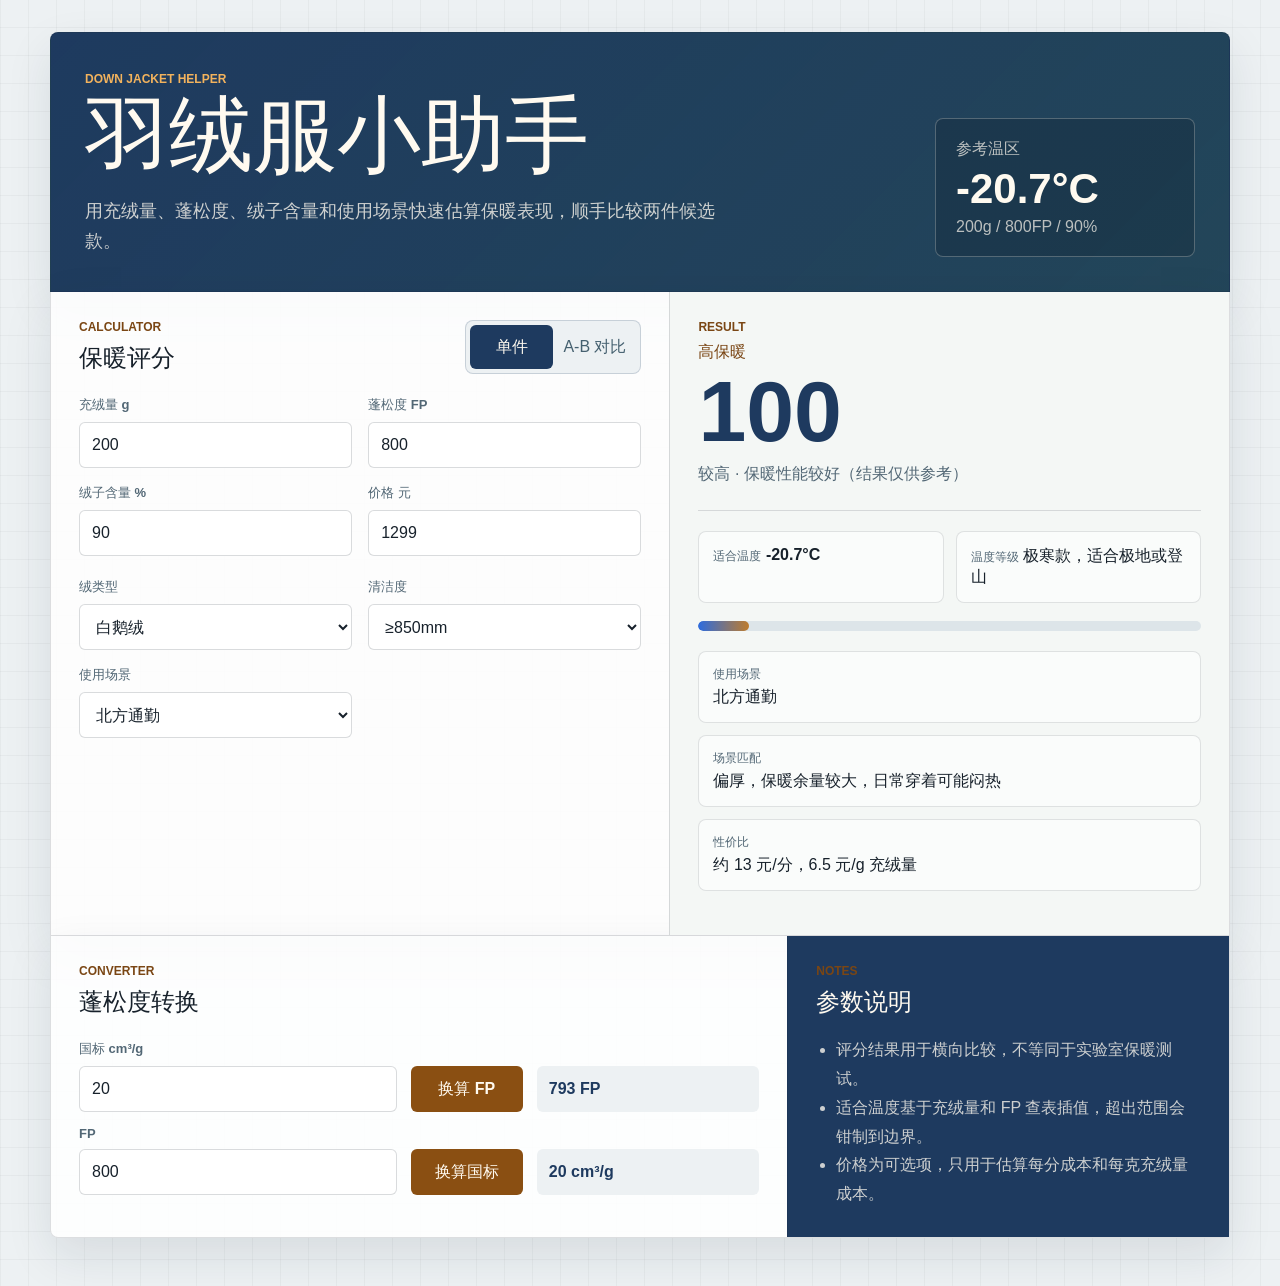
==== down-jacket-helper/index.html @ 14985e12 "deploy: update down-jacket-helper" ====
<!doctype html>
<html lang="zh-CN">
  <head>
    <meta charset="UTF-8" />
    <meta name="viewport" content="width=device-width, initial-scale=1.0" />
    <title>羽绒服小助手 - 评分与蓬松度转换</title>
    <meta
      name="description"
      content="羽绒服小助手提供充绒量、蓬松度、绒子含量综合评分，适合温度估算，A-B 对比和国标蓬松度与 FP 双向转换。"
    />
    <link rel="canonical" href="https://tool.dayjia.com/down-jacket-helper/" />
    <script type="module" crossorigin src="/down-jacket-helper/assets/index-8JCgbDla.js"></script>
    <link rel="stylesheet" crossorigin href="/down-jacket-helper/assets/index-BkBkqxcm.css">
  </head>
  <body>
    <main class="app-shell">
      <section class="hero-band" aria-labelledby="page-title">
        <div class="hero-copy">
          <p class="eyebrow">Down Jacket Helper</p>
          <h1 id="page-title">羽绒服小助手</h1>
          <p class="lead">
            用充绒量、蓬松度、绒子含量和使用场景快速估算保暖表现，顺手比较两件候选款。
          </p>
        </div>
        <div class="hero-meter" aria-label="示例结果">
          <span class="meter-label">参考温区</span>
          <strong>-20.7°C</strong>
          <span class="meter-caption">200g / 800FP / 90%</span>
        </div>
      </section>

      <section class="tool-grid" aria-label="羽绒服评分工具">
        <div class="input-panel">
          <div class="section-heading">
            <div>
              <p class="eyebrow">Calculator</p>
              <h2>保暖评分</h2>
            </div>
            <div class="segmented" aria-label="评分模式">
              <button
                class="segment is-active"
                type="button"
                data-mode="single"
                aria-pressed="true"
              >
                单件
              </button>
              <button
                class="segment"
                type="button"
                data-mode="compare"
                aria-pressed="false"
              >
                A-B 对比
              </button>
            </div>
          </div>

          <form id="single-form" class="form-stack" autocomplete="off">
            <div id="single-error" class="form-error" role="alert" hidden></div>
            <div class="field-grid">
              <label>
                <span>充绒量 g</span>
                <input name="fillWeight" inputmode="decimal" value="200" />
              </label>
              <label>
                <span>蓬松度 FP</span>
                <input name="fp" inputmode="decimal" value="800" />
              </label>
              <label>
                <span>绒子含量 %</span>
                <input name="downContent" inputmode="decimal" value="90" />
              </label>
              <label>
                <span>价格 元</span>
                <input name="price" inputmode="decimal" value="1299" />
              </label>
            </div>

            <div class="option-grid">
              <label>
                <span>绒类型</span>
                <select name="downType">
                  <option value="white-goose">白鹅绒</option>
                  <option value="grey-goose">灰鹅绒</option>
                  <option value="white-duck">白鸭绒</option>
                  <option value="grey-duck">灰鸭绒</option>
                </select>
              </label>
              <label>
                <span>清洁度</span>
                <select name="cleanliness">
                  <option value="excellent">≥850mm</option>
                  <option value="good">600-850mm</option>
                  <option value="poor">&lt;600mm</option>
                </select>
              </label>
              <label>
                <span>使用场景</span>
                <select name="scenario">
                  <option value="south-commute">南方通勤</option>
                  <option value="north-commute" selected>北方通勤</option>
                  <option value="outdoor">户外徒步</option>
                  <option value="extreme">滑雪/极寒</option>
                  <option value="sensitive">儿童/老人怕冷</option>
                </select>
              </label>
            </div>
          </form>

          <form id="compare-form" class="form-stack is-hidden" autocomplete="off">
            <div id="compare-error" class="form-error" role="alert" hidden></div>
            <div class="compare-columns">
              <fieldset>
                <legend>羽绒服 A</legend>
                <label><span>充绒量 g</span><input name="a.fillWeight" inputmode="decimal" value="120" /></label>
                <label><span>蓬松度 FP</span><input name="a.fp" inputmode="decimal" value="650" /></label>
                <label><span>绒子含量 %</span><input name="a.downContent" inputmode="decimal" value="80" /></label>
                <label><span>价格 元</span><input name="a.price" inputmode="decimal" value="900" /></label>
                <label><span>绒类型</span><select name="a.downType"><option value="white-goose">白鹅绒</option><option value="grey-goose">灰鹅绒</option><option value="white-duck" selected>白鸭绒</option><option value="grey-duck">灰鸭绒</option></select></label>
                <label><span>清洁度</span><select name="a.cleanliness"><option value="excellent">≥850mm</option><option value="good" selected>600-850mm</option><option value="poor">&lt;600mm</option></select></label>
              </fieldset>
              <fieldset>
                <legend>羽绒服 B</legend>
                <label><span>充绒量 g</span><input name="b.fillWeight" inputmode="decimal" value="160" /></label>
                <label><span>蓬松度 FP</span><input name="b.fp" inputmode="decimal" value="750" /></label>
                <label><span>绒子含量 %</span><input name="b.downContent" inputmode="decimal" value="85" /></label>
                <label><span>价格 元</span><input name="b.price" inputmode="decimal" value="1800" /></label>
                <label><span>绒类型</span><select name="b.downType"><option value="white-goose" selected>白鹅绒</option><option value="grey-goose">灰鹅绒</option><option value="white-duck">白鸭绒</option><option value="grey-duck">灰鸭绒</option></select></label>
                <label><span>清洁度</span><select name="b.cleanliness"><option value="excellent" selected>≥850mm</option><option value="good">600-850mm</option><option value="poor">&lt;600mm</option></select></label>
              </fieldset>
            </div>
            <label class="scenario-row">
              <span>对比场景</span>
              <select name="scenario">
                <option value="south-commute">南方通勤</option>
                <option value="north-commute" selected>北方通勤</option>
                <option value="outdoor">户外徒步</option>
                <option value="extreme">滑雪/极寒</option>
                <option value="sensitive">儿童/老人怕冷</option>
              </select>
            </label>
          </form>
        </div>

        <aside class="result-panel">
          <p class="eyebrow">Result</p>
          <div id="result-view"></div>
        </aside>
      </section>

      <section class="utility-band" aria-label="蓬松度转换和说明">
        <div class="converter-panel">
          <div class="section-heading">
            <div>
              <p class="eyebrow">Converter</p>
              <h2>蓬松度转换</h2>
            </div>
          </div>
          <div class="converter-grid">
            <label>
              <span>国标 cm³/g</span>
              <input id="gb-input" inputmode="decimal" value="20" />
            </label>
            <button id="gb-convert" type="button">换算 FP</button>
            <output id="gb-output">793 FP</output>
            <label>
              <span>FP</span>
              <input id="fp-input" inputmode="decimal" value="800" />
            </label>
            <button id="fp-convert" type="button">换算国标</button>
            <output id="fp-output">20 cm³/g</output>
          </div>
        </div>
        <div class="notes-panel">
          <p class="eyebrow">Notes</p>
          <h2>参数说明</h2>
          <ul>
            <li>评分结果用于横向比较，不等同于实验室保暖测试。</li>
            <li>适合温度基于充绒量和 FP 查表插值，超出范围会钳制到边界。</li>
            <li>价格为可选项，只用于估算每分成本和每克充绒量成本。</li>
          </ul>
        </div>
      </section>
    </main>
  </body>
</html>
---- down-jacket-helper/assets/index-BkBkqxcm.css ----
:root{color:#17212b;background:#edf1f3;--ink: #17212b;--primary: #1e3a5f;--accent: #7a4614;--accent-strong: #8a4f12;--muted: #526775;--surface: #ffffff;--surface-soft: #f4f7f5;--line: rgba(23, 33, 43, .14);font-family:Avenir Next,Helvetica Neue,PingFang SC,Hiragino Sans GB,Microsoft YaHei,sans-serif;font-synthesis:none;text-rendering:optimizeLegibility}*{box-sizing:border-box}body{margin:0;min-width:320px;min-height:100dvh;background:linear-gradient(90deg,rgba(23,33,43,.04) 1px,transparent 1px),linear-gradient(0deg,rgba(23,33,43,.04) 1px,transparent 1px),#edf1f3;background-size:28px 28px}button,input,select{font:inherit}button{cursor:pointer}.app-shell{width:min(1180px,calc(100% - 32px));margin:0 auto;padding:32px 0 48px}.hero-band,.tool-grid,.utility-band{border:1px solid rgba(23,33,43,.14);background:#ffffffe0;box-shadow:0 18px 46px #1829371a}.hero-band{display:grid;grid-template-columns:1fr 260px;gap:24px;align-items:end;min-height:260px;padding:34px;border-radius:8px 8px 0 0;background:linear-gradient(135deg,#1e3a5ff5,#234758e0),var(--primary);color:#fffaf0}.eyebrow{margin:0 0 8px;color:var(--accent);font-size:12px;font-weight:800;letter-spacing:0;text-transform:uppercase}.hero-band .eyebrow{color:#f3b35d}h1,h2{margin:0;letter-spacing:0}h1{max-width:780px;font-size:clamp(42px,8vw,84px);line-height:.98}h2{font-size:24px}.lead{max-width:660px;margin:20px 0 0;color:#fffaf0c7;font-size:18px;line-height:1.7}.hero-meter{display:grid;gap:8px;justify-items:start;padding:20px;border:1px solid rgba(255,250,240,.25);border-radius:8px;background:#06101a33}.hero-meter strong{font-size:42px;line-height:1}.meter-label,.meter-caption{color:#fffaf0b3}.tool-grid{display:grid;grid-template-columns:minmax(0,1.05fr) minmax(330px,.95fr);border-top:0}.input-panel,.result-panel,.converter-panel,.notes-panel{padding:28px}.result-panel{border-left:1px solid rgba(23,33,43,.14);background:var(--surface-soft)}.section-heading{display:flex;gap:16px;align-items:center;justify-content:space-between;margin-bottom:22px}.segmented{display:inline-grid;grid-template-columns:repeat(2,1fr);min-width:176px;padding:4px;border:1px solid rgba(30,58,95,.18);border-radius:8px;background:#edf1f3}.segment{min-height:44px;border:0;border-radius:6px;background:transparent;color:#45606f;touch-action:manipulation;transition:background-color .18s ease,color .18s ease,box-shadow .18s ease}.segment.is-active{background:var(--primary);color:#fffaf0}.segment:focus-visible,.converter-grid button:focus-visible{outline:3px solid rgba(122,70,20,.32);outline-offset:2px}.form-stack{display:grid;gap:22px}.is-hidden{display:none}.field-grid,.option-grid{display:grid;grid-template-columns:repeat(2,minmax(0,1fr));gap:16px}label{display:grid;gap:8px;min-width:0}label span,legend{color:var(--muted);font-size:13px;font-weight:700}input,select{width:100%;min-height:46px;padding:0 12px;border:1px solid rgba(23,33,43,.16);border-radius:6px;background:#fff;color:#17212b;outline:none;transition:border-color .16s ease,box-shadow .16s ease,background-color .16s ease}input:focus,select:focus{border-color:var(--accent);box-shadow:0 0 0 3px #7a461429}input[aria-invalid=true],select[aria-invalid=true]{border-color:#a5381f;box-shadow:0 0 0 3px #a5381f24}.form-error{padding:12px 14px;border:1px solid rgba(165,56,31,.28);border-radius:8px;background:#fff2ec;color:#7d2c18;font-size:14px;font-weight:700;line-height:1.5}.compare-columns{display:grid;grid-template-columns:repeat(2,minmax(0,1fr));gap:16px}fieldset{display:grid;gap:12px;min-width:0;margin:0;padding:16px;border:1px solid rgba(23,33,43,.14);border-radius:8px}.scenario-row{max-width:320px}.score-block,.winner-block{display:grid;gap:8px;padding-bottom:24px;border-bottom:1px solid rgba(23,33,43,.14)}.score-block span,.winner-block span{color:var(--accent);font-weight:800}.score-block strong,.winner-block strong{color:#1e3a5f;font-size:clamp(48px,10vw,86px);line-height:.95}.winner-block strong{font-size:clamp(34px,6vw,58px)}.score-block em,.winner-block em{color:#526775;font-style:normal;line-height:1.6}.temp-strip,.result-list,.compare-result{display:grid;gap:12px;margin-top:20px}.temp-strip{grid-template-columns:repeat(2,1fr)}.temp-strip>div,.result-list>div,.compare-result article,.value-note{padding:14px;border:1px solid rgba(23,33,43,.12);border-radius:8px;background:#ffffff94}.temp-strip span,.result-list dt,.compare-result span,.compare-result dt{color:var(--muted);font-size:12px;font-weight:800}.temp-strip strong,.result-list dd,.compare-result dd{margin:4px 0 0}.progress{height:10px;margin-top:18px;overflow:hidden;border-radius:999px;background:#dde5e9}.progress span{display:block;height:100%;border-radius:inherit;background:linear-gradient(90deg,#2d6cdf,#be7c2d)}.compare-result{grid-template-columns:repeat(2,minmax(0,1fr))}.compare-result strong{display:block;margin:8px 0 10px;color:#1e3a5f;font-size:38px}.value-note{display:grid;gap:6px;margin-top:14px}.notice{padding:16px;border:1px solid rgba(190,124,45,.32);border-radius:8px;background:#fff3dd;color:#7a4f1d;font-weight:700}.utility-band{display:grid;grid-template-columns:1.25fr .75fr;border-top:0;border-radius:0 0 8px 8px}.notes-panel{border-left:1px solid rgba(23,33,43,.14);background:var(--primary);color:#fffaf0}.notes-panel ul{margin:18px 0 0;padding-left:20px;color:#fffaf0c7;line-height:1.8}.converter-grid{display:grid;grid-template-columns:minmax(180px,1fr) 112px minmax(120px,.7fr);gap:14px;align-items:end}.converter-grid button{min-height:46px;border:0;border-radius:6px;background:var(--accent-strong);color:#fffaf0;font-weight:800;touch-action:manipulation;transition:background-color .18s ease,transform .18s ease,box-shadow .18s ease}.converter-grid button:hover{background:#6f3f10}.converter-grid button:active,.segment:active{transform:translateY(1px)}output{display:grid;align-items:center;min-height:46px;padding:0 12px;border-radius:6px;background:#edf1f3;color:#1e3a5f;font-weight:800}@media (max-width: 860px){.app-shell{width:min(100% - 16px,620px);padding-top:12px}.hero-band,.tool-grid,.utility-band,.field-grid,.option-grid,.compare-columns,.temp-strip,.compare-result,.converter-grid{grid-template-columns:1fr}.hero-band{min-height:auto;padding:22px}h1{font-size:clamp(34px,11vw,52px);line-height:1.04}.lead{margin-top:14px;font-size:16px;line-height:1.65}.tool-grid,.utility-band{display:grid}.result-panel,.notes-panel{border-left:0;border-top:1px solid rgba(23,33,43,.14)}.section-heading{align-items:stretch;flex-direction:column}.segmented{width:100%}}@media (max-width: 520px){.app-shell{width:100%;padding-top:0}.hero-band,.tool-grid,.utility-band{border-right:0;border-left:0;border-radius:0}.hero-band{padding:18px 16px}.hero-meter{display:none}.input-panel,.result-panel,.converter-panel,.notes-panel{padding:20px 16px}}
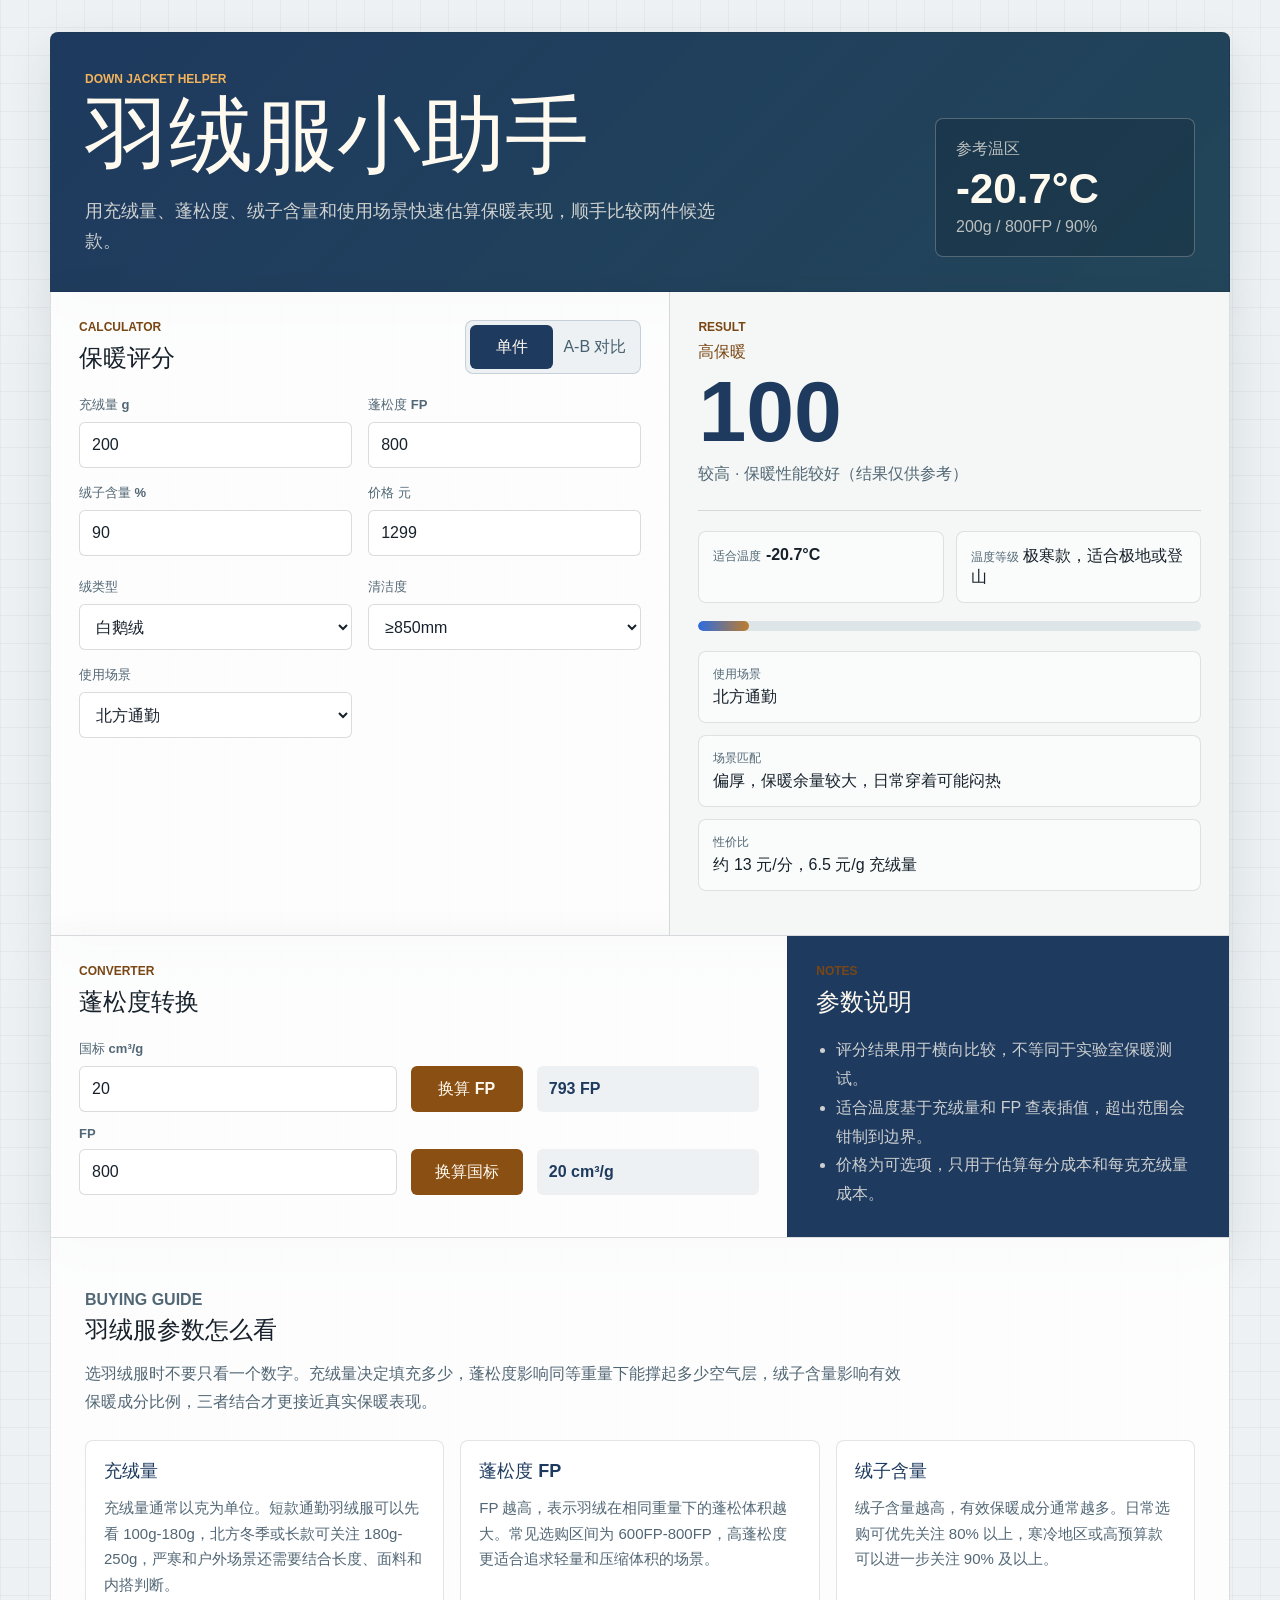
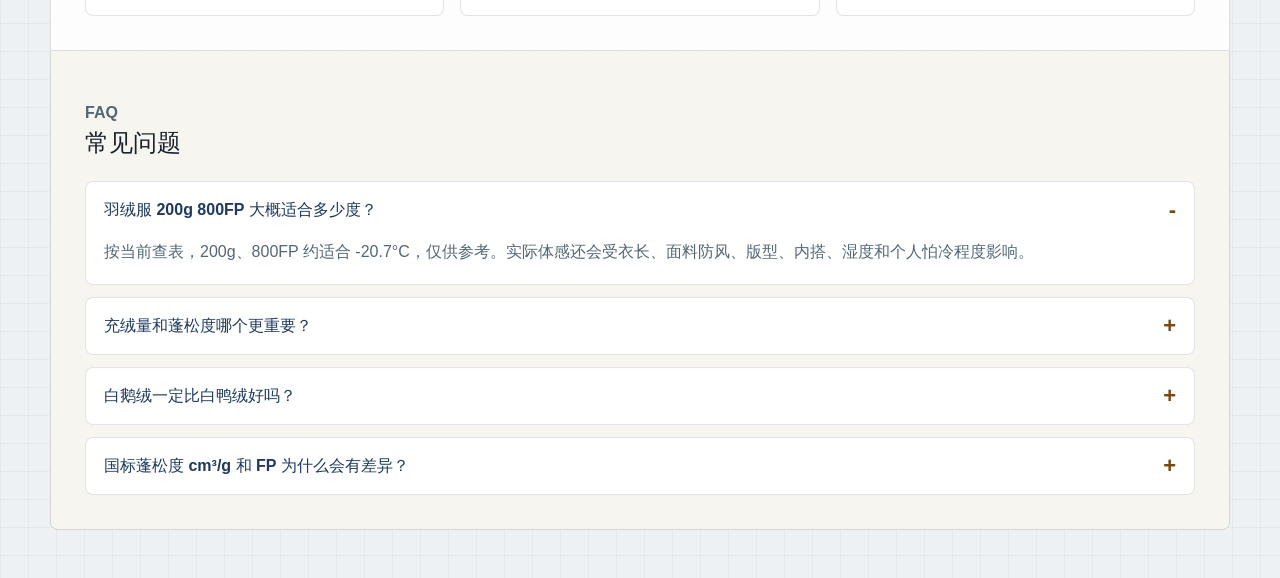
==== commit 6557081d: "deploy: update down-jacket-helper" ====
--- a/down-jacket-helper/index.html
+++ b/down-jacket-helper/index.html
@@ -3,14 +3,116 @@
   <head>
     <meta charset="UTF-8" />
     <meta name="viewport" content="width=device-width, initial-scale=1.0" />
-    <title>羽绒服小助手 - 评分与蓬松度转换</title>
+    <title>羽绒服充绒量计算器 - 羽绒服小助手</title>
     <meta
       name="description"
-      content="羽绒服小助手提供充绒量、蓬松度、绒子含量综合评分，适合温度估算，A-B 对比和国标蓬松度与 FP 双向转换。"
+      content="羽绒服小助手提供充绒量、蓬松度 FP、绒子含量综合评分，估算适合温度，支持 A/B 对比和国标 cm³/g 与 FP 蓬松度双向转换。"
+    />
+    <meta name="robots" content="index, follow" />
+    <meta name="application-name" content="羽绒服小助手" />
+    <meta property="og:site_name" content="Dayjia Tools" />
+    <meta property="og:type" content="website" />
+    <meta
+      property="og:title"
+      content="羽绒服充绒量计算器 - 羽绒服小助手"
+    />
+    <meta
+      property="og:description"
+      content="输入充绒量、蓬松度 FP、绒子含量、绒类型和清洁度计算保暖评分，基于充绒量与 FP 估算适合温度，并换算国标蓬松度与 FP。"
+    />
+    <meta
+      property="og:url"
+      content="https://tool.dayjia.com/down-jacket-helper/"
+    />
+    <meta name="twitter:card" content="summary" />
+    <meta
+      name="twitter:title"
+      content="羽绒服充绒量计算器 - 羽绒服小助手"
+    />
+    <meta
+      name="twitter:description"
+      content="羽绒服评分、适合温度估算、A/B 对比和国标 cm³/g 与 FP 蓬松度转换工具。"
     />
     <link rel="canonical" href="https://tool.dayjia.com/down-jacket-helper/" />
-    <script type="module" crossorigin src="/down-jacket-helper/assets/index-8JCgbDla.js"></script>
-    <link rel="stylesheet" crossorigin href="/down-jacket-helper/assets/index-BkBkqxcm.css">
+    <script type="application/ld+json">
+      {
+        "@context": "https://schema.org",
+        "@graph": [
+          {
+            "@type": "WebApplication",
+            "@id": "https://tool.dayjia.com/down-jacket-helper/#app",
+            "name": "羽绒服小助手",
+            "url": "https://tool.dayjia.com/down-jacket-helper/",
+            "applicationCategory": "UtilityApplication",
+            "operatingSystem": "Web",
+            "description": "羽绒服小助手根据充绒量、蓬松度 FP、绒子含量、绒类型和清洁度计算保暖评分，基于充绒量与 FP 查表插值估算适合温度，并用使用场景判断保暖匹配度。",
+            "offers": {
+              "@type": "Offer",
+              "price": "0",
+              "priceCurrency": "CNY"
+            }
+          },
+          {
+            "@type": "BreadcrumbList",
+            "@id": "https://tool.dayjia.com/down-jacket-helper/#breadcrumb",
+            "itemListElement": [
+              {
+                "@type": "ListItem",
+                "position": 1,
+                "name": "Dayjia Tools",
+                "item": "https://tool.dayjia.com/"
+              },
+              {
+                "@type": "ListItem",
+                "position": 2,
+                "name": "羽绒服小助手",
+                "item": "https://tool.dayjia.com/down-jacket-helper/"
+              }
+            ]
+          },
+          {
+            "@type": "FAQPage",
+            "@id": "https://tool.dayjia.com/down-jacket-helper/#faq",
+            "mainEntity": [
+              {
+                "@type": "Question",
+                "name": "羽绒服 200g 800FP 大概适合多少度？",
+                "acceptedAnswer": {
+                  "@type": "Answer",
+                  "text": "按当前查表，200g、800FP 约适合 -20.7°C，仅供参考。实际体感还会受衣长、面料防风、版型、内搭、湿度和个人怕冷程度影响。"
+                }
+              },
+              {
+                "@type": "Question",
+                "name": "充绒量和蓬松度哪个更重要？",
+                "acceptedAnswer": {
+                  "@type": "Answer",
+                  "text": "两者都重要。充绒量更像有多少填充物，蓬松度更像这些填充物能撑起多少空气层。同样充绒量下，高 FP 往往更轻更蓬；同样 FP 下，充绒量不足也难以覆盖严寒场景。"
+                }
+              },
+              {
+                "@type": "Question",
+                "name": "白鹅绒一定比白鸭绒好吗？",
+                "acceptedAnswer": {
+                  "@type": "Answer",
+                  "text": "在本工具同参数评分里，鹅绒系数高于鸭绒；但实际选购仍要看蓬松度、绒子含量、清洁度、工艺和品牌标注。低规格鹅绒不一定优于高规格鸭绒。"
+                }
+              },
+              {
+                "@type": "Question",
+                "name": "国标蓬松度 cm³/g 和 FP 为什么会有差异？",
+                "acceptedAnswer": {
+                  "@type": "Answer",
+                  "text": "两者来自不同测试体系，测试容器、压力、调湿和样品处理方式可能不同。本工具使用常见换算关系做快速估算，适合选购比较，不建议当作检测报告结论。"
+                }
+              }
+            ]
+          }
+        ]
+      }
+    </script>
+    <script type="module" crossorigin src="/down-jacket-helper/assets/index-DRJ1gUwj.js"></script>
+    <link rel="stylesheet" crossorigin href="/down-jacket-helper/assets/index-CCGyGeWW.css">
   </head>
   <body>
     <main class="app-shell">
@@ -182,6 +284,69 @@
           </ul>
         </div>
       </section>
+
+      <section class="guide-band" aria-labelledby="guide-title">
+        <div class="guide-heading">
+          <p class="eyebrow">Buying Guide</p>
+          <h2 id="guide-title">羽绒服参数怎么看</h2>
+          <p>
+            选羽绒服时不要只看一个数字。充绒量决定填充多少，蓬松度影响同等重量下能撑起多少空气层，绒子含量影响有效保暖成分比例，三者结合才更接近真实保暖表现。
+          </p>
+        </div>
+        <div class="guide-grid">
+          <article>
+            <h3>充绒量</h3>
+            <p>
+              充绒量通常以克为单位。短款通勤羽绒服可以先看 100g-180g，北方冬季或长款可关注 180g-250g，严寒和户外场景还需要结合长度、面料和内搭判断。
+            </p>
+          </article>
+          <article>
+            <h3>蓬松度 FP</h3>
+            <p>
+              FP 越高，表示羽绒在相同重量下的蓬松体积越大。常见选购区间为 600FP-800FP，高蓬松度更适合追求轻量和压缩体积的场景。
+            </p>
+          </article>
+          <article>
+            <h3>绒子含量</h3>
+            <p>
+              绒子含量越高，有效保暖成分通常越多。日常选购可优先关注 80% 以上，寒冷地区或高预算款可以进一步关注 90% 及以上。
+            </p>
+          </article>
+        </div>
+      </section>
+
+      <section class="faq-band" aria-labelledby="faq-title">
+        <div class="guide-heading">
+          <p class="eyebrow">FAQ</p>
+          <h2 id="faq-title">常见问题</h2>
+        </div>
+        <div class="faq-list">
+          <details open>
+            <summary>羽绒服 200g 800FP 大概适合多少度？</summary>
+            <p>
+              按当前查表，200g、800FP 约适合 -20.7°C，仅供参考。实际体感还会受衣长、面料防风、版型、内搭、湿度和个人怕冷程度影响。
+            </p>
+          </details>
+          <details>
+            <summary>充绒量和蓬松度哪个更重要？</summary>
+            <p>
+              两者都重要。充绒量更像“有多少填充物”，蓬松度更像“这些填充物能撑起多少空气层”。同样充绒量下，高 FP 往往更轻更蓬；同样 FP 下，充绒量不足也难以覆盖严寒场景。
+            </p>
+          </details>
+          <details>
+            <summary>白鹅绒一定比白鸭绒好吗？</summary>
+            <p>
+              在本工具同参数评分里，鹅绒系数高于鸭绒；但实际选购仍要看蓬松度、绒子含量、清洁度、工艺和品牌标注。低规格鹅绒不一定优于高规格鸭绒。
+            </p>
+          </details>
+          <details>
+            <summary>国标蓬松度 cm³/g 和 FP 为什么会有差异？</summary>
+            <p>
+              两者来自不同测试体系，测试容器、压力、调湿和样品处理方式可能不同。本工具使用常见换算关系做快速估算，适合选购比较，不建议当作检测报告结论。
+            </p>
+          </details>
+        </div>
+      </section>
     </main>
   </body>
 </html>
--- a/down-jacket-helper/assets/index-CCGyGeWW.css
+++ b/down-jacket-helper/assets/index-CCGyGeWW.css
@@ -0,0 +1 @@
+:root{color:#17212b;background:#edf1f3;--ink: #17212b;--primary: #1e3a5f;--accent: #7a4614;--accent-strong: #8a4f12;--muted: #526775;--surface: #ffffff;--surface-soft: #f4f7f5;--line: rgba(23, 33, 43, .14);font-family:Avenir Next,Helvetica Neue,PingFang SC,Hiragino Sans GB,Microsoft YaHei,sans-serif;font-synthesis:none;text-rendering:optimizeLegibility}*{box-sizing:border-box}body{margin:0;min-width:320px;min-height:100dvh;background:linear-gradient(90deg,rgba(23,33,43,.04) 1px,transparent 1px),linear-gradient(0deg,rgba(23,33,43,.04) 1px,transparent 1px),#edf1f3;background-size:28px 28px}button,input,select{font:inherit}button{cursor:pointer}.app-shell{width:min(1180px,calc(100% - 32px));margin:0 auto;padding:32px 0 48px}.hero-band,.tool-grid,.utility-band{border:1px solid rgba(23,33,43,.14);background:#ffffffe0;box-shadow:0 18px 46px #1829371a}.hero-band{display:grid;grid-template-columns:1fr 260px;gap:24px;align-items:end;min-height:260px;padding:34px;border-radius:8px 8px 0 0;background:linear-gradient(135deg,#1e3a5ff5,#234758e0),var(--primary);color:#fffaf0}.eyebrow{margin:0 0 8px;color:var(--accent);font-size:12px;font-weight:800;letter-spacing:0;text-transform:uppercase}.hero-band .eyebrow{color:#f3b35d}h1,h2,h3{margin:0;letter-spacing:0}h1{max-width:780px;font-size:clamp(42px,8vw,84px);line-height:.98}h2{font-size:24px}h3{color:#1e3a5f;font-size:18px}.lead{max-width:660px;margin:20px 0 0;color:#fffaf0c7;font-size:18px;line-height:1.7}.hero-meter{display:grid;gap:8px;justify-items:start;padding:20px;border:1px solid rgba(255,250,240,.25);border-radius:8px;background:#06101a33}.hero-meter strong{font-size:42px;line-height:1}.meter-label,.meter-caption{color:#fffaf0b3}.tool-grid{display:grid;grid-template-columns:minmax(0,1.05fr) minmax(330px,.95fr);border-top:0}.input-panel,.result-panel,.converter-panel,.notes-panel{padding:28px}.result-panel{border-left:1px solid rgba(23,33,43,.14);background:var(--surface-soft)}.section-heading{display:flex;gap:16px;align-items:center;justify-content:space-between;margin-bottom:22px}.segmented{display:inline-grid;grid-template-columns:repeat(2,1fr);min-width:176px;padding:4px;border:1px solid rgba(30,58,95,.18);border-radius:8px;background:#edf1f3}.segment{min-height:44px;border:0;border-radius:6px;background:transparent;color:#45606f;touch-action:manipulation;transition:background-color .18s ease,color .18s ease,box-shadow .18s ease}.segment.is-active{background:var(--primary);color:#fffaf0}.segment:focus-visible,.converter-grid button:focus-visible{outline:3px solid rgba(122,70,20,.32);outline-offset:2px}.form-stack{display:grid;gap:22px}.is-hidden{display:none}.field-grid,.option-grid{display:grid;grid-template-columns:repeat(2,minmax(0,1fr));gap:16px}label{display:grid;gap:8px;min-width:0}label span,legend{color:var(--muted);font-size:13px;font-weight:700}input,select{width:100%;min-height:46px;padding:0 12px;border:1px solid rgba(23,33,43,.16);border-radius:6px;background:#fff;color:#17212b;outline:none;transition:border-color .16s ease,box-shadow .16s ease,background-color .16s ease}input:focus,select:focus{border-color:var(--accent);box-shadow:0 0 0 3px #7a461429}input[aria-invalid=true],select[aria-invalid=true]{border-color:#a5381f;box-shadow:0 0 0 3px #a5381f24}.form-error{padding:12px 14px;border:1px solid rgba(165,56,31,.28);border-radius:8px;background:#fff2ec;color:#7d2c18;font-size:14px;font-weight:700;line-height:1.5}.compare-columns{display:grid;grid-template-columns:repeat(2,minmax(0,1fr));gap:16px}fieldset{display:grid;gap:12px;min-width:0;margin:0;padding:16px;border:1px solid rgba(23,33,43,.14);border-radius:8px}.scenario-row{max-width:320px}.score-block,.winner-block{display:grid;gap:8px;padding-bottom:24px;border-bottom:1px solid rgba(23,33,43,.14)}.score-block span,.winner-block span{color:var(--accent);font-weight:800}.score-block strong,.winner-block strong{color:#1e3a5f;font-size:clamp(48px,10vw,86px);line-height:.95}.winner-block strong{font-size:clamp(34px,6vw,58px)}.score-block em,.winner-block em{color:#526775;font-style:normal;line-height:1.6}.temp-strip,.result-list,.compare-result{display:grid;gap:12px;margin-top:20px}.temp-strip{grid-template-columns:repeat(2,1fr)}.temp-strip>div,.result-list>div,.compare-result article,.value-note{padding:14px;border:1px solid rgba(23,33,43,.12);border-radius:8px;background:#ffffff94}.temp-strip span,.result-list dt,.compare-result span,.compare-result dt{color:var(--muted);font-size:12px;font-weight:800}.temp-strip strong,.result-list dd,.compare-result dd{margin:4px 0 0}.progress{height:10px;margin-top:18px;overflow:hidden;border-radius:999px;background:#dde5e9}.progress span{display:block;height:100%;border-radius:inherit;background:linear-gradient(90deg,#2d6cdf,#be7c2d)}.compare-result{grid-template-columns:repeat(2,minmax(0,1fr))}.compare-result strong{display:block;margin:8px 0 10px;color:#1e3a5f;font-size:38px}.value-note{display:grid;gap:6px;margin-top:14px}.notice{padding:16px;border:1px solid rgba(190,124,45,.32);border-radius:8px;background:#fff3dd;color:#7a4f1d;font-weight:700}.utility-band{display:grid;grid-template-columns:1.25fr .75fr;border-top:0}.notes-panel{border-left:1px solid rgba(23,33,43,.14);background:var(--primary);color:#fffaf0}.notes-panel ul{margin:18px 0 0;padding-left:20px;color:#fffaf0c7;line-height:1.8}.converter-grid{display:grid;grid-template-columns:minmax(180px,1fr) 112px minmax(120px,.7fr);gap:14px;align-items:end}.converter-grid button{min-height:46px;border:0;border-radius:6px;background:var(--accent-strong);color:#fffaf0;font-weight:800;touch-action:manipulation;transition:background-color .18s ease,transform .18s ease,box-shadow .18s ease}.converter-grid button:hover{background:#6f3f10}.converter-grid button:active,.segment:active{transform:translateY(1px)}output{display:grid;align-items:center;min-height:46px;padding:0 12px;border-radius:6px;background:#edf1f3;color:#1e3a5f;font-weight:800}.guide-band,.faq-band{border:1px solid rgba(23,33,43,.14);border-top:0;background:#ffffffe0}.guide-band{padding:34px}.faq-band{padding:34px;border-radius:0 0 8px 8px;background:#f7f5ef}.guide-heading{max-width:820px}.guide-heading p{margin:14px 0 0;color:var(--muted);font-size:16px;line-height:1.75}.guide-grid{display:grid;grid-template-columns:repeat(3,minmax(0,1fr));gap:16px;margin-top:24px}.guide-grid article{min-width:0;padding:18px;border:1px solid rgba(23,33,43,.12);border-radius:8px;background:#fff}.guide-grid p{margin:12px 0 0;color:var(--muted);font-size:15px;line-height:1.7}.faq-list{display:grid;gap:12px;margin-top:22px}.faq-list details{border:1px solid rgba(23,33,43,.12);border-radius:8px;background:#fff}.faq-list summary{display:flex;gap:12px;align-items:center;justify-content:space-between;min-height:56px;padding:0 18px;color:#1e3a5f;font-weight:800;cursor:pointer}.faq-list summary:after{content:"+";flex:0 0 auto;color:var(--accent);font-size:22px;line-height:1}.faq-list details[open] summary:after{content:"-"}.faq-list details p{margin:0;padding:0 18px 18px;color:var(--muted);line-height:1.75}@media (max-width: 860px){.app-shell{width:min(100% - 16px,620px);padding-top:12px}.hero-band,.tool-grid,.utility-band,.field-grid,.option-grid,.compare-columns,.temp-strip,.compare-result,.converter-grid{grid-template-columns:1fr}.hero-band{min-height:auto;padding:22px}h1{font-size:clamp(34px,11vw,52px);line-height:1.04}.lead{margin-top:14px;font-size:16px;line-height:1.65}.tool-grid,.utility-band{display:grid}.guide-grid{grid-template-columns:1fr}.result-panel,.notes-panel{border-left:0;border-top:1px solid rgba(23,33,43,.14)}.section-heading{align-items:stretch;flex-direction:column}.segmented{width:100%}}@media (max-width: 520px){.app-shell{width:100%;padding-top:0}.hero-band,.tool-grid,.utility-band,.guide-band,.faq-band{border-right:0;border-left:0;border-radius:0}.hero-band{padding:18px 16px}.hero-meter{display:none}.input-panel,.result-panel,.converter-panel,.notes-panel,.guide-band,.faq-band{padding:20px 16px}}
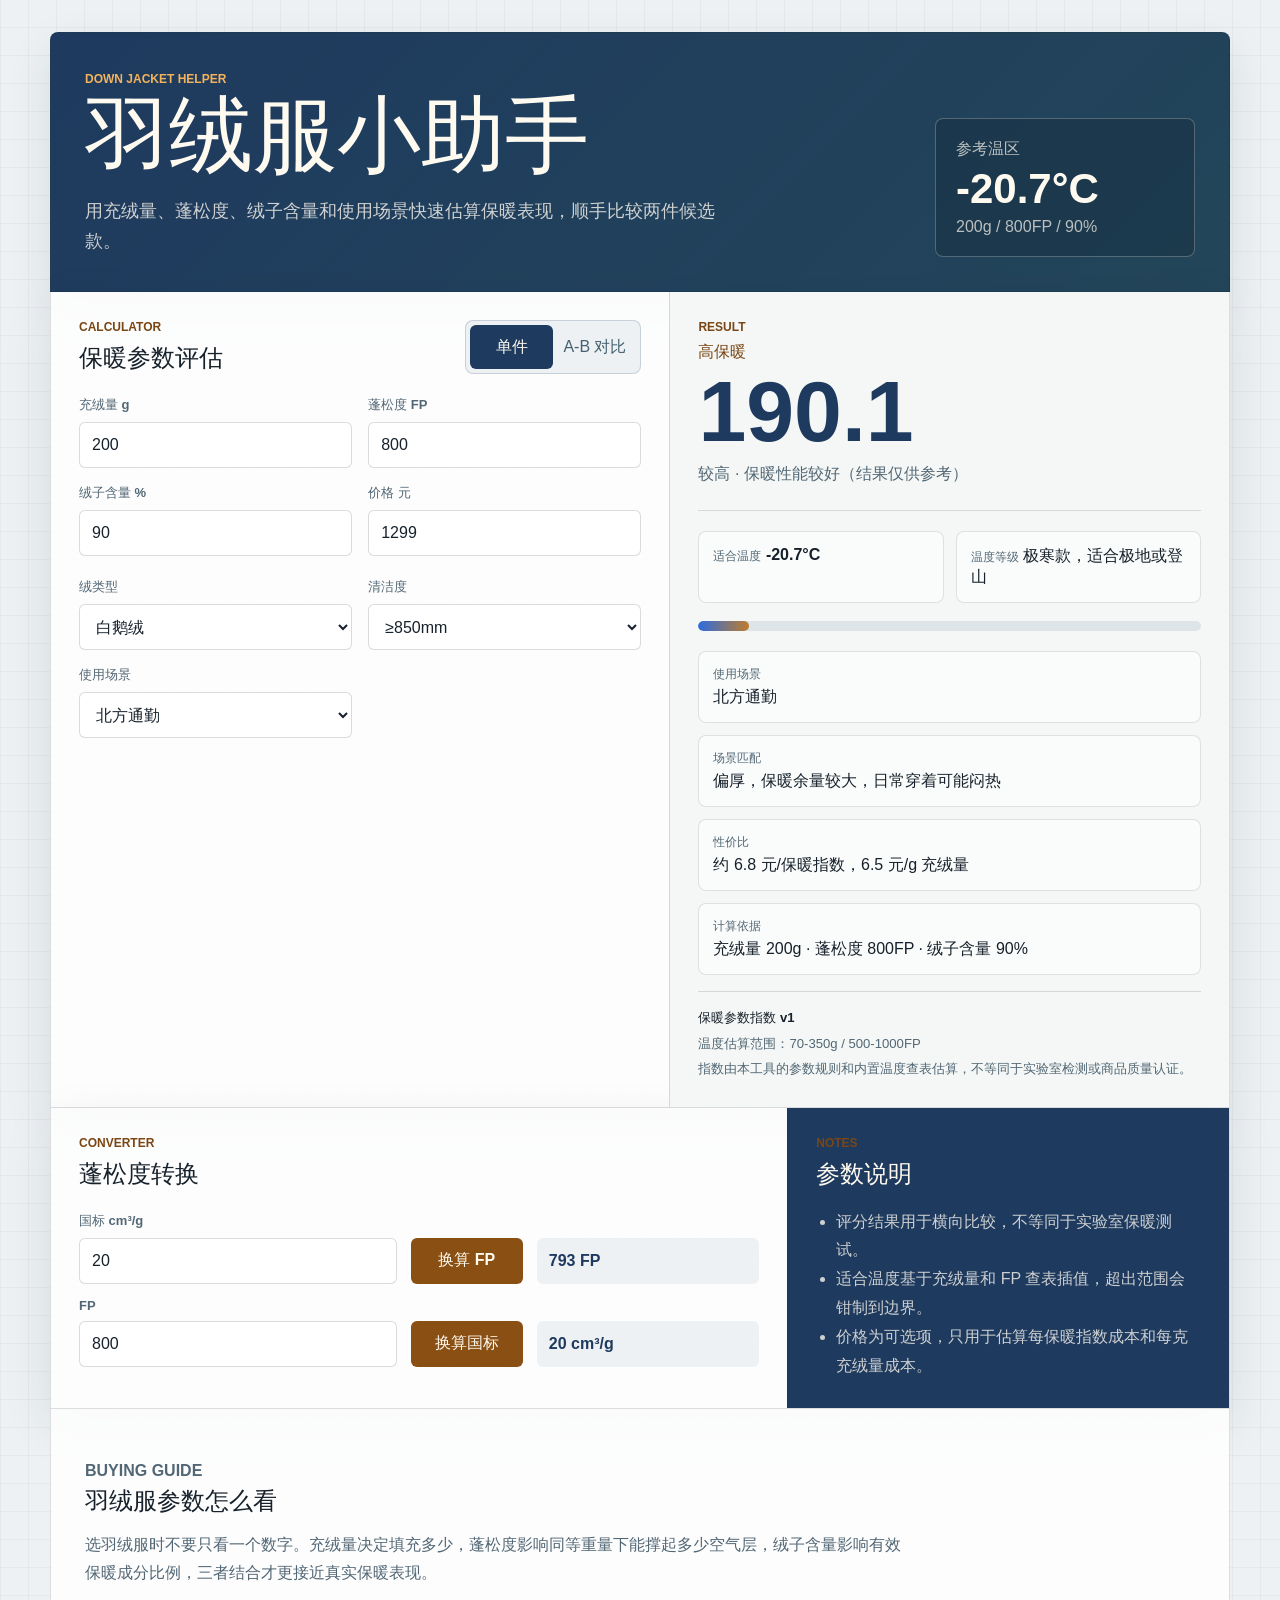
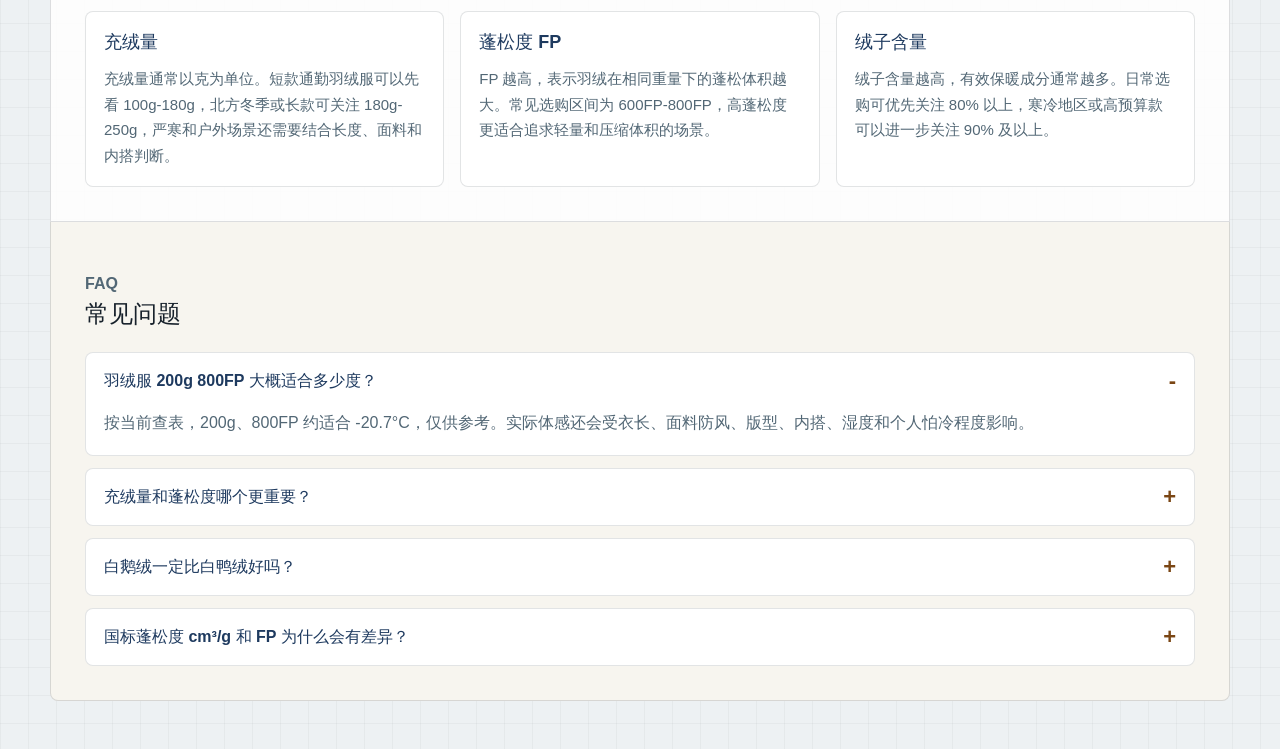
==== commit d1399cae: "deploy: update down-jacket-helper" ====
--- a/down-jacket-helper/index.html
+++ b/down-jacket-helper/index.html
@@ -6,7 +6,7 @@
     <title>羽绒服充绒量计算器 - 羽绒服小助手</title>
     <meta
       name="description"
-      content="羽绒服小助手提供充绒量、蓬松度 FP、绒子含量综合评分，估算适合温度，支持 A/B 对比和国标 cm³/g 与 FP 蓬松度双向转换。"
+      content="羽绒服小助手根据充绒量、蓬松度 FP、绒子含量估算保暖参数指数和适合温度，支持 A/B 对比和国标 cm³/g 与 FP 蓬松度双向转换。"
     />
     <meta name="robots" content="index, follow" />
     <meta name="application-name" content="羽绒服小助手" />
@@ -111,8 +111,8 @@
         ]
       }
     </script>
-    <script type="module" crossorigin src="/down-jacket-helper/assets/index-DRJ1gUwj.js"></script>
-    <link rel="stylesheet" crossorigin href="/down-jacket-helper/assets/index-CCGyGeWW.css">
+    <script type="module" crossorigin src="/down-jacket-helper/assets/index-BVtcPvMX.js"></script>
+    <link rel="stylesheet" crossorigin href="/down-jacket-helper/assets/index-BQNyyuAQ.css">
   </head>
   <body>
     <main class="app-shell">
@@ -136,7 +136,7 @@
           <div class="section-heading">
             <div>
               <p class="eyebrow">Calculator</p>
-              <h2>保暖评分</h2>
+              <h2>保暖参数评估</h2>
             </div>
             <div class="segmented" aria-label="评分模式">
               <button
@@ -280,7 +280,7 @@
           <ul>
             <li>评分结果用于横向比较，不等同于实验室保暖测试。</li>
             <li>适合温度基于充绒量和 FP 查表插值，超出范围会钳制到边界。</li>
-            <li>价格为可选项，只用于估算每分成本和每克充绒量成本。</li>
+            <li>价格为可选项，只用于估算每保暖指数成本和每克充绒量成本。</li>
           </ul>
         </div>
       </section>
--- a/down-jacket-helper/assets/index-BQNyyuAQ.css
+++ b/down-jacket-helper/assets/index-BQNyyuAQ.css
@@ -0,0 +1 @@
+:root{color:#17212b;background:#edf1f3;--ink: #17212b;--primary: #1e3a5f;--accent: #7a4614;--accent-strong: #8a4f12;--muted: #526775;--surface: #ffffff;--surface-soft: #f4f7f5;--line: rgba(23, 33, 43, .14);font-family:Avenir Next,Helvetica Neue,PingFang SC,Hiragino Sans GB,Microsoft YaHei,sans-serif;font-synthesis:none;text-rendering:optimizeLegibility}*{box-sizing:border-box}body{margin:0;min-width:320px;min-height:100dvh;background:linear-gradient(90deg,rgba(23,33,43,.04) 1px,transparent 1px),linear-gradient(0deg,rgba(23,33,43,.04) 1px,transparent 1px),#edf1f3;background-size:28px 28px}button,input,select{font:inherit}button{cursor:pointer}.app-shell{width:min(1180px,calc(100% - 32px));margin:0 auto;padding:32px 0 48px}.hero-band,.tool-grid,.utility-band{border:1px solid rgba(23,33,43,.14);background:#ffffffe0;box-shadow:0 18px 46px #1829371a}.hero-band{display:grid;grid-template-columns:1fr 260px;gap:24px;align-items:end;min-height:260px;padding:34px;border-radius:8px 8px 0 0;background:linear-gradient(135deg,#1e3a5ff5,#234758e0),var(--primary);color:#fffaf0}.eyebrow{margin:0 0 8px;color:var(--accent);font-size:12px;font-weight:800;letter-spacing:0;text-transform:uppercase}.hero-band .eyebrow{color:#f3b35d}h1,h2,h3{margin:0;letter-spacing:0}h1{max-width:780px;font-size:clamp(42px,8vw,84px);line-height:.98}h2{font-size:24px}h3{color:#1e3a5f;font-size:18px}.lead{max-width:660px;margin:20px 0 0;color:#fffaf0c7;font-size:18px;line-height:1.7}.hero-meter{display:grid;gap:8px;justify-items:start;padding:20px;border:1px solid rgba(255,250,240,.25);border-radius:8px;background:#06101a33}.hero-meter strong{font-size:42px;line-height:1}.meter-label,.meter-caption{color:#fffaf0b3}.tool-grid{display:grid;grid-template-columns:minmax(0,1.05fr) minmax(330px,.95fr);border-top:0}.input-panel,.result-panel,.converter-panel,.notes-panel{padding:28px}.result-panel{border-left:1px solid rgba(23,33,43,.14);background:var(--surface-soft)}.section-heading{display:flex;gap:16px;align-items:center;justify-content:space-between;margin-bottom:22px}.segmented{display:inline-grid;grid-template-columns:repeat(2,1fr);min-width:176px;padding:4px;border:1px solid rgba(30,58,95,.18);border-radius:8px;background:#edf1f3}.segment{min-height:44px;border:0;border-radius:6px;background:transparent;color:#45606f;touch-action:manipulation;transition:background-color .18s ease,color .18s ease,box-shadow .18s ease}.segment.is-active{background:var(--primary);color:#fffaf0}.segment:focus-visible,.converter-grid button:focus-visible{outline:3px solid rgba(122,70,20,.32);outline-offset:2px}.form-stack{display:grid;gap:22px}.is-hidden{display:none}.field-grid,.option-grid{display:grid;grid-template-columns:repeat(2,minmax(0,1fr));gap:16px}label{display:grid;gap:8px;min-width:0}label span,legend{color:var(--muted);font-size:13px;font-weight:700}input,select{width:100%;min-height:46px;padding:0 12px;border:1px solid rgba(23,33,43,.16);border-radius:6px;background:#fff;color:#17212b;outline:none;transition:border-color .16s ease,box-shadow .16s ease,background-color .16s ease}input:focus,select:focus{border-color:var(--accent);box-shadow:0 0 0 3px #7a461429}input[aria-invalid=true],select[aria-invalid=true]{border-color:#a5381f;box-shadow:0 0 0 3px #a5381f24}.form-error{padding:12px 14px;border:1px solid rgba(165,56,31,.28);border-radius:8px;background:#fff2ec;color:#7d2c18;font-size:14px;font-weight:700;line-height:1.5}.model-info{display:grid;gap:.35rem;margin-top:1rem;padding-top:1rem;border-top:1px solid var(--line);color:var(--muted);font-size:.82rem;line-height:1.5}.model-info strong{color:var(--ink)}.model-warning{margin:0;color:var(--warning)}.compare-columns{display:grid;grid-template-columns:repeat(2,minmax(0,1fr));gap:16px}fieldset{display:grid;gap:12px;min-width:0;margin:0;padding:16px;border:1px solid rgba(23,33,43,.14);border-radius:8px}.scenario-row{max-width:320px}.score-block,.winner-block{display:grid;gap:8px;padding-bottom:24px;border-bottom:1px solid rgba(23,33,43,.14)}.score-block span,.winner-block span{color:var(--accent);font-weight:800}.score-block strong,.winner-block strong{color:#1e3a5f;font-size:clamp(48px,10vw,86px);line-height:.95}.winner-block strong{font-size:clamp(34px,6vw,58px)}.score-block em,.winner-block em{color:#526775;font-style:normal;line-height:1.6}.temp-strip,.result-list,.compare-result{display:grid;gap:12px;margin-top:20px}.temp-strip{grid-template-columns:repeat(2,1fr)}.temp-strip>div,.result-list>div,.compare-result article,.value-note{padding:14px;border:1px solid rgba(23,33,43,.12);border-radius:8px;background:#ffffff94}.temp-strip span,.result-list dt,.compare-result span,.compare-result dt{color:var(--muted);font-size:12px;font-weight:800}.temp-strip strong,.result-list dd,.compare-result dd{margin:4px 0 0}.progress{height:10px;margin-top:18px;overflow:hidden;border-radius:999px;background:#dde5e9}.progress span{display:block;height:100%;border-radius:inherit;background:linear-gradient(90deg,#2d6cdf,#be7c2d)}.compare-result{grid-template-columns:repeat(2,minmax(0,1fr))}.compare-result strong{display:block;margin:8px 0 10px;color:#1e3a5f;font-size:38px}.value-note{display:grid;gap:6px;margin-top:14px}.notice{padding:16px;border:1px solid rgba(190,124,45,.32);border-radius:8px;background:#fff3dd;color:#7a4f1d;font-weight:700}.utility-band{display:grid;grid-template-columns:1.25fr .75fr;border-top:0}.notes-panel{border-left:1px solid rgba(23,33,43,.14);background:var(--primary);color:#fffaf0}.notes-panel ul{margin:18px 0 0;padding-left:20px;color:#fffaf0c7;line-height:1.8}.converter-grid{display:grid;grid-template-columns:minmax(180px,1fr) 112px minmax(120px,.7fr);gap:14px;align-items:end}.converter-grid button{min-height:46px;border:0;border-radius:6px;background:var(--accent-strong);color:#fffaf0;font-weight:800;touch-action:manipulation;transition:background-color .18s ease,transform .18s ease,box-shadow .18s ease}.converter-grid button:hover{background:#6f3f10}.converter-grid button:active,.segment:active{transform:translateY(1px)}output{display:grid;align-items:center;min-height:46px;padding:0 12px;border-radius:6px;background:#edf1f3;color:#1e3a5f;font-weight:800}.guide-band,.faq-band{border:1px solid rgba(23,33,43,.14);border-top:0;background:#ffffffe0}.guide-band{padding:34px}.faq-band{padding:34px;border-radius:0 0 8px 8px;background:#f7f5ef}.guide-heading{max-width:820px}.guide-heading p{margin:14px 0 0;color:var(--muted);font-size:16px;line-height:1.75}.guide-grid{display:grid;grid-template-columns:repeat(3,minmax(0,1fr));gap:16px;margin-top:24px}.guide-grid article{min-width:0;padding:18px;border:1px solid rgba(23,33,43,.12);border-radius:8px;background:#fff}.guide-grid p{margin:12px 0 0;color:var(--muted);font-size:15px;line-height:1.7}.faq-list{display:grid;gap:12px;margin-top:22px}.faq-list details{border:1px solid rgba(23,33,43,.12);border-radius:8px;background:#fff}.faq-list summary{display:flex;gap:12px;align-items:center;justify-content:space-between;min-height:56px;padding:0 18px;color:#1e3a5f;font-weight:800;cursor:pointer}.faq-list summary:after{content:"+";flex:0 0 auto;color:var(--accent);font-size:22px;line-height:1}.faq-list details[open] summary:after{content:"-"}.faq-list details p{margin:0;padding:0 18px 18px;color:var(--muted);line-height:1.75}@media (max-width: 860px){.app-shell{width:min(100% - 16px,620px);padding-top:12px}.hero-band,.tool-grid,.utility-band,.field-grid,.option-grid,.compare-columns,.temp-strip,.compare-result,.converter-grid{grid-template-columns:1fr}.hero-band{min-height:auto;padding:22px}h1{font-size:clamp(34px,11vw,52px);line-height:1.04}.lead{margin-top:14px;font-size:16px;line-height:1.65}.tool-grid,.utility-band{display:grid}.guide-grid{grid-template-columns:1fr}.result-panel,.notes-panel{border-left:0;border-top:1px solid rgba(23,33,43,.14)}.section-heading{align-items:stretch;flex-direction:column}.segmented{width:100%}}@media (max-width: 520px){.app-shell{width:100%;padding-top:0}.hero-band,.tool-grid,.utility-band,.guide-band,.faq-band{border-right:0;border-left:0;border-radius:0}.hero-band{padding:18px 16px}.hero-meter{display:none}.input-panel,.result-panel,.converter-panel,.notes-panel,.guide-band,.faq-band{padding:20px 16px}}
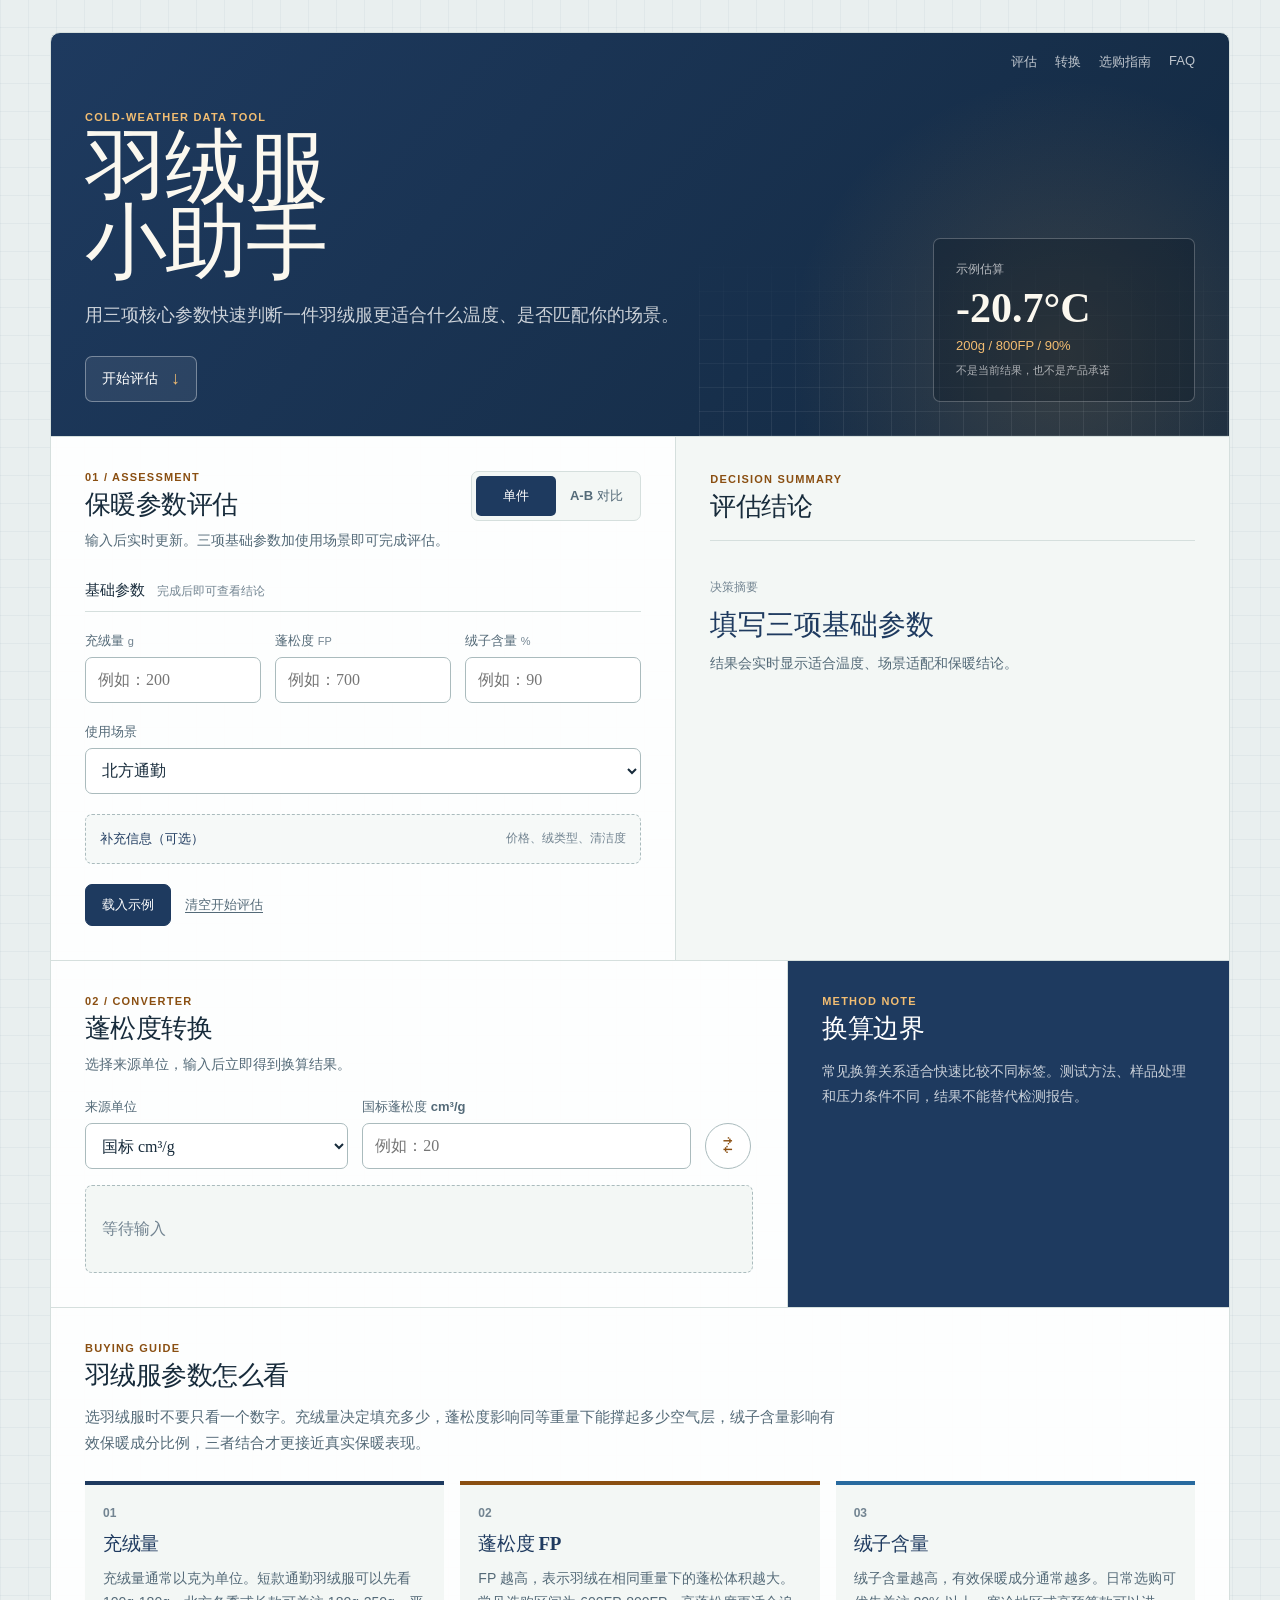
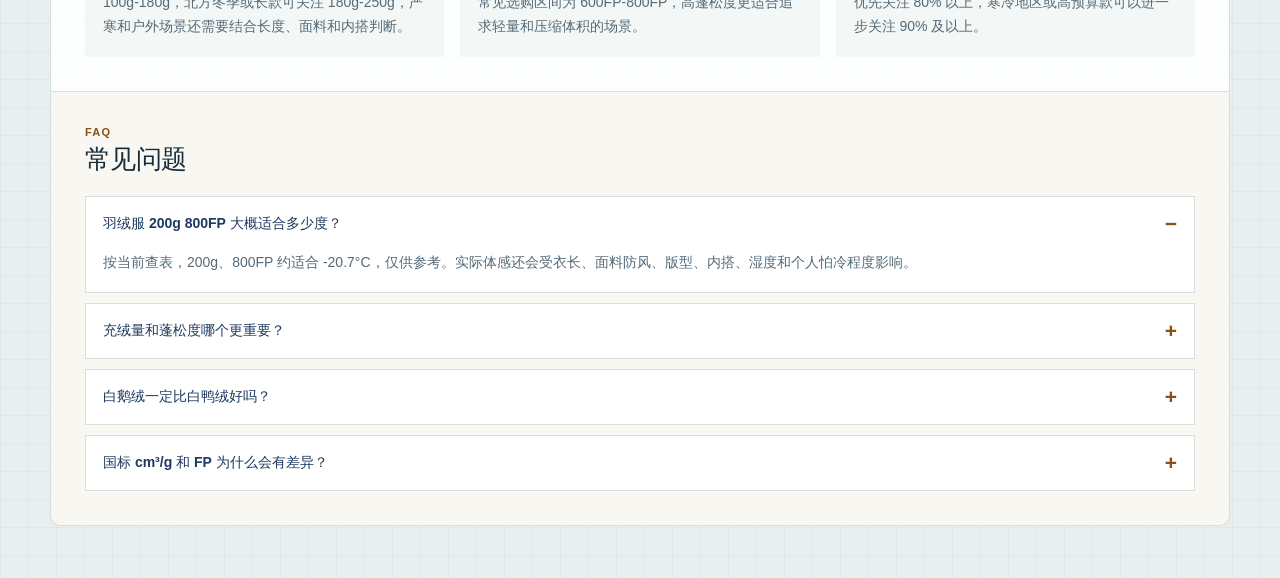
==== commit d07cfe09: "deploy: update down-jacket-helper" ====
--- a/down-jacket-helper/index.html
+++ b/down-jacket-helper/index.html
@@ -4,349 +4,68 @@
     <meta charset="UTF-8" />
     <meta name="viewport" content="width=device-width, initial-scale=1.0" />
     <title>羽绒服充绒量计算器 - 羽绒服小助手</title>
-    <meta
-      name="description"
-      content="羽绒服小助手根据充绒量、蓬松度 FP、绒子含量估算保暖参数指数和适合温度，支持 A/B 对比和国标 cm³/g 与 FP 蓬松度双向转换。"
-    />
+    <meta name="description" content="羽绒服小助手根据充绒量、蓬松度 FP、绒子含量估算不封顶的保暖指数、0-100 的参考评分和适合温度，支持 A/B 对比和国标 cm³/g 与 FP 蓬松度双向转换。" />
     <meta name="robots" content="index, follow" />
     <meta name="application-name" content="羽绒服小助手" />
     <meta property="og:site_name" content="Dayjia Tools" />
     <meta property="og:type" content="website" />
-    <meta
-      property="og:title"
-      content="羽绒服充绒量计算器 - 羽绒服小助手"
-    />
-    <meta
-      property="og:description"
-      content="输入充绒量、蓬松度 FP、绒子含量、绒类型和清洁度计算保暖评分，基于充绒量与 FP 估算适合温度，并换算国标蓬松度与 FP。"
-    />
-    <meta
-      property="og:url"
-      content="https://tool.dayjia.com/down-jacket-helper/"
-    />
+    <meta property="og:title" content="羽绒服充绒量计算器 - 羽绒服小助手" />
+    <meta property="og:description" content="输入充绒量、蓬松度 FP、绒子含量、绒类型和清洁度，计算不封顶的保暖指数、0-100 的参考评分和适合温度，并换算国标蓬松度与 FP。" />
+    <meta property="og:url" content="https://tool.dayjia.com/down-jacket-helper/" />
     <meta name="twitter:card" content="summary" />
-    <meta
-      name="twitter:title"
-      content="羽绒服充绒量计算器 - 羽绒服小助手"
-    />
-    <meta
-      name="twitter:description"
-      content="羽绒服评分、适合温度估算、A/B 对比和国标 cm³/g 与 FP 蓬松度转换工具。"
-    />
+    <meta name="twitter:title" content="羽绒服充绒量计算器 - 羽绒服小助手" />
+    <meta name="twitter:description" content="保暖指数、参考评分、适合温度估算、A/B 对比和国标 cm³/g 与 FP 蓬松度转换工具。" />
     <link rel="canonical" href="https://tool.dayjia.com/down-jacket-helper/" />
     <script type="application/ld+json">
-      {
-        "@context": "https://schema.org",
-        "@graph": [
-          {
-            "@type": "WebApplication",
-            "@id": "https://tool.dayjia.com/down-jacket-helper/#app",
-            "name": "羽绒服小助手",
-            "url": "https://tool.dayjia.com/down-jacket-helper/",
-            "applicationCategory": "UtilityApplication",
-            "operatingSystem": "Web",
-            "description": "羽绒服小助手根据充绒量、蓬松度 FP、绒子含量、绒类型和清洁度计算保暖评分，基于充绒量与 FP 查表插值估算适合温度，并用使用场景判断保暖匹配度。",
-            "offers": {
-              "@type": "Offer",
-              "price": "0",
-              "priceCurrency": "CNY"
-            }
-          },
-          {
-            "@type": "BreadcrumbList",
-            "@id": "https://tool.dayjia.com/down-jacket-helper/#breadcrumb",
-            "itemListElement": [
-              {
-                "@type": "ListItem",
-                "position": 1,
-                "name": "Dayjia Tools",
-                "item": "https://tool.dayjia.com/"
-              },
-              {
-                "@type": "ListItem",
-                "position": 2,
-                "name": "羽绒服小助手",
-                "item": "https://tool.dayjia.com/down-jacket-helper/"
-              }
-            ]
-          },
-          {
-            "@type": "FAQPage",
-            "@id": "https://tool.dayjia.com/down-jacket-helper/#faq",
-            "mainEntity": [
-              {
-                "@type": "Question",
-                "name": "羽绒服 200g 800FP 大概适合多少度？",
-                "acceptedAnswer": {
-                  "@type": "Answer",
-                  "text": "按当前查表，200g、800FP 约适合 -20.7°C，仅供参考。实际体感还会受衣长、面料防风、版型、内搭、湿度和个人怕冷程度影响。"
-                }
-              },
-              {
-                "@type": "Question",
-                "name": "充绒量和蓬松度哪个更重要？",
-                "acceptedAnswer": {
-                  "@type": "Answer",
-                  "text": "两者都重要。充绒量更像有多少填充物，蓬松度更像这些填充物能撑起多少空气层。同样充绒量下，高 FP 往往更轻更蓬；同样 FP 下，充绒量不足也难以覆盖严寒场景。"
-                }
-              },
-              {
-                "@type": "Question",
-                "name": "白鹅绒一定比白鸭绒好吗？",
-                "acceptedAnswer": {
-                  "@type": "Answer",
-                  "text": "在本工具同参数评分里，鹅绒系数高于鸭绒；但实际选购仍要看蓬松度、绒子含量、清洁度、工艺和品牌标注。低规格鹅绒不一定优于高规格鸭绒。"
-                }
-              },
-              {
-                "@type": "Question",
-                "name": "国标蓬松度 cm³/g 和 FP 为什么会有差异？",
-                "acceptedAnswer": {
-                  "@type": "Answer",
-                  "text": "两者来自不同测试体系，测试容器、压力、调湿和样品处理方式可能不同。本工具使用常见换算关系做快速估算，适合选购比较，不建议当作检测报告结论。"
-                }
-              }
-            ]
-          }
-        ]
-      }
+      {"@context":"https://schema.org","@graph":[
+        {"@type":"WebApplication","@id":"https://tool.dayjia.com/down-jacket-helper/#app","name":"羽绒服小助手","url":"https://tool.dayjia.com/down-jacket-helper/","applicationCategory":"UtilityApplication","operatingSystem":"Web","description":"羽绒服小助手根据充绒量、蓬松度 FP、绒子含量、绒类型和清洁度计算不封顶的保暖指数与 0-100 的参考评分，基于充绒量与 FP 查表插值估算适合温度，并用使用场景判断保暖匹配度。","offers":{"@type":"Offer","price":"0","priceCurrency":"CNY"}},
+        {"@type":"BreadcrumbList","@id":"https://tool.dayjia.com/down-jacket-helper/#breadcrumb","itemListElement":[{"@type":"ListItem","position":1,"name":"Dayjia Tools","item":"https://tool.dayjia.com/"},{"@type":"ListItem","position":2,"name":"羽绒服小助手","item":"https://tool.dayjia.com/down-jacket-helper/"}]},
+        {"@type":"FAQPage","@id":"https://tool.dayjia.com/down-jacket-helper/#faq","mainEntity":[
+          {"@type":"Question","name":"羽绒服 200g 800FP 大概适合多少度？","acceptedAnswer":{"@type":"Answer","text":"按当前查表，200g、800FP 约适合 -20.7°C，仅供参考。实际体感还会受衣长、面料防风、版型、内搭、湿度和个人怕冷程度影响。"}},
+          {"@type":"Question","name":"充绒量和蓬松度哪个更重要？","acceptedAnswer":{"@type":"Answer","text":"两者都重要。充绒量更像有多少填充物，蓬松度更像这些填充物能撑起多少空气层。同样充绒量下，高 FP 往往更轻更蓬；同样 FP 下，充绒量不足也难以覆盖严寒场景。"}},
+          {"@type":"Question","name":"白鹅绒一定比白鸭绒好吗？","acceptedAnswer":{"@type":"Answer","text":"在本工具同参数评分里，鹅绒系数高于鸭绒；但实际选购仍要看蓬松度、绒子含量、清洁度、工艺和品牌标注。低规格鹅绒不一定优于高规格鸭绒。"}},
+          {"@type":"Question","name":"国标蓬松度 cm³/g 和 FP 为什么会有差异？","acceptedAnswer":{"@type":"Answer","text":"两者来自不同测试体系，测试容器、压力、调湿和样品处理方式可能不同。本工具使用常见换算关系做快速估算，适合选购比较，不建议当作检测报告结论。"}}
+        ]}
+      ]}
     </script>
-    <script type="module" crossorigin src="/down-jacket-helper/assets/index-BVtcPvMX.js"></script>
-    <link rel="stylesheet" crossorigin href="/down-jacket-helper/assets/index-BQNyyuAQ.css">
+    <script type="module" crossorigin src="/down-jacket-helper/assets/index-BKAafwra.js"></script>
+    <link rel="stylesheet" crossorigin href="/down-jacket-helper/assets/index-D2_X1uNM.css">
   </head>
   <body>
     <main class="app-shell">
       <section class="hero-band" aria-labelledby="page-title">
-        <div class="hero-copy">
-          <p class="eyebrow">Down Jacket Helper</p>
-          <h1 id="page-title">羽绒服小助手</h1>
-          <p class="lead">
-            用充绒量、蓬松度、绒子含量和使用场景快速估算保暖表现，顺手比较两件候选款。
-          </p>
-        </div>
-        <div class="hero-meter" aria-label="示例结果">
-          <span class="meter-label">参考温区</span>
-          <strong>-20.7°C</strong>
-          <span class="meter-caption">200g / 800FP / 90%</span>
-        </div>
+        <nav class="anchor-nav" aria-label="页面导航"><a href="#calculator">评估</a><a href="#converter">转换</a><a href="#guide">选购指南</a><a href="#faq">FAQ</a></nav>
+        <div class="hero-copy"><p class="eyebrow">Cold-weather data tool</p><h1 id="page-title">羽绒服<br />小助手</h1><p class="lead">用三项核心参数快速判断一件羽绒服更适合什么温度、是否匹配你的场景。</p><a class="hero-cta" href="#calculator">开始评估 <span aria-hidden="true">↓</span></a></div>
+        <div class="hero-meter" aria-label="示例估算结果"><span class="meter-label">示例估算</span><strong>-20.7°C</strong><span class="meter-caption">200g / 800FP / 90%</span><span class="meter-note">不是当前结果，也不是产品承诺</span></div>
       </section>
 
-      <section class="tool-grid" aria-label="羽绒服评分工具">
+      <section id="calculator" class="workbench" aria-labelledby="calculator-title">
         <div class="input-panel">
-          <div class="section-heading">
-            <div>
-              <p class="eyebrow">Calculator</p>
-              <h2>保暖参数评估</h2>
-            </div>
-            <div class="segmented" aria-label="评分模式">
-              <button
-                class="segment is-active"
-                type="button"
-                data-mode="single"
-                aria-pressed="true"
-              >
-                单件
-              </button>
-              <button
-                class="segment"
-                type="button"
-                data-mode="compare"
-                aria-pressed="false"
-              >
-                A-B 对比
-              </button>
-            </div>
-          </div>
+          <div class="section-heading"><div><p class="eyebrow">01 / Assessment</p><h2 id="calculator-title">保暖参数评估</h2><p class="section-note">输入后实时更新。三项基础参数加使用场景即可完成评估。</p></div><div class="segmented" aria-label="评估模式"><button class="segment is-active" type="button" data-mode="single" aria-pressed="true">单件</button><button class="segment" type="button" data-mode="compare" aria-pressed="false">A-B 对比</button></div></div>
 
-          <form id="single-form" class="form-stack" autocomplete="off">
+          <form id="single-form" class="form-stack" autocomplete="off" novalidate>
             <div id="single-error" class="form-error" role="alert" hidden></div>
-            <div class="field-grid">
-              <label>
-                <span>充绒量 g</span>
-                <input name="fillWeight" inputmode="decimal" value="200" />
-              </label>
-              <label>
-                <span>蓬松度 FP</span>
-                <input name="fp" inputmode="decimal" value="800" />
-              </label>
-              <label>
-                <span>绒子含量 %</span>
-                <input name="downContent" inputmode="decimal" value="90" />
-              </label>
-              <label>
-                <span>价格 元</span>
-                <input name="price" inputmode="decimal" value="1299" />
-              </label>
-            </div>
-
-            <div class="option-grid">
-              <label>
-                <span>绒类型</span>
-                <select name="downType">
-                  <option value="white-goose">白鹅绒</option>
-                  <option value="grey-goose">灰鹅绒</option>
-                  <option value="white-duck">白鸭绒</option>
-                  <option value="grey-duck">灰鸭绒</option>
-                </select>
-              </label>
-              <label>
-                <span>清洁度</span>
-                <select name="cleanliness">
-                  <option value="excellent">≥850mm</option>
-                  <option value="good">600-850mm</option>
-                  <option value="poor">&lt;600mm</option>
-                </select>
-              </label>
-              <label>
-                <span>使用场景</span>
-                <select name="scenario">
-                  <option value="south-commute">南方通勤</option>
-                  <option value="north-commute" selected>北方通勤</option>
-                  <option value="outdoor">户外徒步</option>
-                  <option value="extreme">滑雪/极寒</option>
-                  <option value="sensitive">儿童/老人怕冷</option>
-                </select>
-              </label>
-            </div>
+            <p class="form-group-title">基础参数 <span>完成后即可查看结论</span></p>
+            <div class="field-grid"><label><span>充绒量 <small>g</small></span><input name="fillWeight" inputmode="decimal" placeholder="例如：200" /></label><label><span>蓬松度 <small>FP</small></span><input name="fp" inputmode="decimal" placeholder="例如：700" /></label><label><span>绒子含量 <small>%</small></span><input name="downContent" inputmode="decimal" placeholder="例如：90" /></label></div>
+            <label class="scenario-field"><span>使用场景</span><select name="scenario"><option value="south-commute">南方通勤</option><option value="north-commute" selected>北方通勤</option><option value="outdoor">户外徒步</option><option value="extreme">滑雪/极寒</option><option value="sensitive">儿童/老人怕冷</option></select></label>
+            <details class="optional-details"><summary>补充信息（可选）<span>价格、绒类型、清洁度</span></summary><div class="option-grid"><label><span>价格 <small>元</small></span><input name="price" inputmode="decimal" placeholder="用于价格效率，如：1299" /></label><label><span>绒类型</span><select name="downType"><option value="white-goose">白鹅绒</option><option value="grey-goose">灰鹅绒</option><option value="white-duck">白鸭绒</option><option value="grey-duck">灰鸭绒</option></select></label><label><span>清洁度</span><select name="cleanliness"><option value="excellent">≥850mm</option><option value="good">600-850mm</option><option value="poor">&lt;600mm</option></select></label></div></details>
+            <div class="form-actions"><button id="load-sample" type="button" class="button-secondary">载入示例</button><button id="clear-single" type="button" class="button-text">清空开始评估</button></div>
           </form>
 
-          <form id="compare-form" class="form-stack is-hidden" autocomplete="off">
+          <form id="compare-form" class="form-stack is-hidden" autocomplete="off" novalidate>
             <div id="compare-error" class="form-error" role="alert" hidden></div>
-            <div class="compare-columns">
-              <fieldset>
-                <legend>羽绒服 A</legend>
-                <label><span>充绒量 g</span><input name="a.fillWeight" inputmode="decimal" value="120" /></label>
-                <label><span>蓬松度 FP</span><input name="a.fp" inputmode="decimal" value="650" /></label>
-                <label><span>绒子含量 %</span><input name="a.downContent" inputmode="decimal" value="80" /></label>
-                <label><span>价格 元</span><input name="a.price" inputmode="decimal" value="900" /></label>
-                <label><span>绒类型</span><select name="a.downType"><option value="white-goose">白鹅绒</option><option value="grey-goose">灰鹅绒</option><option value="white-duck" selected>白鸭绒</option><option value="grey-duck">灰鸭绒</option></select></label>
-                <label><span>清洁度</span><select name="a.cleanliness"><option value="excellent">≥850mm</option><option value="good" selected>600-850mm</option><option value="poor">&lt;600mm</option></select></label>
-              </fieldset>
-              <fieldset>
-                <legend>羽绒服 B</legend>
-                <label><span>充绒量 g</span><input name="b.fillWeight" inputmode="decimal" value="160" /></label>
-                <label><span>蓬松度 FP</span><input name="b.fp" inputmode="decimal" value="750" /></label>
-                <label><span>绒子含量 %</span><input name="b.downContent" inputmode="decimal" value="85" /></label>
-                <label><span>价格 元</span><input name="b.price" inputmode="decimal" value="1800" /></label>
-                <label><span>绒类型</span><select name="b.downType"><option value="white-goose" selected>白鹅绒</option><option value="grey-goose">灰鹅绒</option><option value="white-duck">白鸭绒</option><option value="grey-duck">灰鸭绒</option></select></label>
-                <label><span>清洁度</span><select name="b.cleanliness"><option value="excellent" selected>≥850mm</option><option value="good">600-850mm</option><option value="poor">&lt;600mm</option></select></label>
-              </fieldset>
-            </div>
-            <label class="scenario-row">
-              <span>对比场景</span>
-              <select name="scenario">
-                <option value="south-commute">南方通勤</option>
-                <option value="north-commute" selected>北方通勤</option>
-                <option value="outdoor">户外徒步</option>
-                <option value="extreme">滑雪/极寒</option>
-                <option value="sensitive">儿童/老人怕冷</option>
-              </select>
-            </label>
+            <p class="form-group-title">共同场景 <span>两件按相同情境判断</span></p><label class="scenario-field"><span>对比场景</span><select name="scenario"><option value="south-commute">南方通勤</option><option value="north-commute" selected>北方通勤</option><option value="outdoor">户外徒步</option><option value="extreme">滑雪/极寒</option><option value="sensitive">儿童/老人怕冷</option></select></label>
+            <div class="compare-columns"><fieldset class="jacket-a"><legend>羽绒服 A</legend><label><span>充绒量 g</span><input name="a.fillWeight" inputmode="decimal" placeholder="例如：120" /></label><label><span>蓬松度 FP</span><input name="a.fp" inputmode="decimal" placeholder="例如：650" /></label><label><span>绒子含量 %</span><input name="a.downContent" inputmode="decimal" placeholder="例如：80" /></label><label><span>价格 元（可选）</span><input name="a.price" inputmode="decimal" placeholder="例如：900" /></label><label><span>绒类型</span><select name="a.downType"><option value="white-goose">白鹅绒</option><option value="grey-goose">灰鹅绒</option><option value="white-duck" selected>白鸭绒</option><option value="grey-duck">灰鸭绒</option></select></label><label><span>清洁度</span><select name="a.cleanliness"><option value="excellent">≥850mm</option><option value="good" selected>600-850mm</option><option value="poor">&lt;600mm</option></select></label></fieldset><fieldset class="jacket-b"><legend>羽绒服 B</legend><label><span>充绒量 g</span><input name="b.fillWeight" inputmode="decimal" placeholder="例如：160" /></label><label><span>蓬松度 FP</span><input name="b.fp" inputmode="decimal" placeholder="例如：750" /></label><label><span>绒子含量 %</span><input name="b.downContent" inputmode="decimal" placeholder="例如：85" /></label><label><span>价格 元（可选）</span><input name="b.price" inputmode="decimal" placeholder="例如：1800" /></label><label><span>绒类型</span><select name="b.downType"><option value="white-goose" selected>白鹅绒</option><option value="grey-goose">灰鹅绒</option><option value="white-duck">白鸭绒</option><option value="grey-duck">灰鸭绒</option></select></label><label><span>清洁度</span><select name="b.cleanliness"><option value="excellent" selected>≥850mm</option><option value="good">600-850mm</option><option value="poor">&lt;600mm</option></select></label></fieldset></div>
           </form>
         </div>
-
-        <aside class="result-panel">
-          <p class="eyebrow">Result</p>
-          <div id="result-view"></div>
-        </aside>
+        <aside class="result-panel" aria-labelledby="result-title"><p class="eyebrow">Decision summary</p><h2 id="result-title">评估结论</h2><div id="result-view" aria-live="polite" aria-atomic="true"></div></aside>
       </section>
 
-      <section class="utility-band" aria-label="蓬松度转换和说明">
-        <div class="converter-panel">
-          <div class="section-heading">
-            <div>
-              <p class="eyebrow">Converter</p>
-              <h2>蓬松度转换</h2>
-            </div>
-          </div>
-          <div class="converter-grid">
-            <label>
-              <span>国标 cm³/g</span>
-              <input id="gb-input" inputmode="decimal" value="20" />
-            </label>
-            <button id="gb-convert" type="button">换算 FP</button>
-            <output id="gb-output">793 FP</output>
-            <label>
-              <span>FP</span>
-              <input id="fp-input" inputmode="decimal" value="800" />
-            </label>
-            <button id="fp-convert" type="button">换算国标</button>
-            <output id="fp-output">20 cm³/g</output>
-          </div>
-        </div>
-        <div class="notes-panel">
-          <p class="eyebrow">Notes</p>
-          <h2>参数说明</h2>
-          <ul>
-            <li>评分结果用于横向比较，不等同于实验室保暖测试。</li>
-            <li>适合温度基于充绒量和 FP 查表插值，超出范围会钳制到边界。</li>
-            <li>价格为可选项，只用于估算每保暖指数成本和每克充绒量成本。</li>
-          </ul>
-        </div>
-      </section>
+      <section id="converter" class="utility-band" aria-labelledby="converter-title"><div class="converter-panel"><p class="eyebrow">02 / Converter</p><h2 id="converter-title">蓬松度转换</h2><p class="section-note">选择来源单位，输入后立即得到换算结果。</p><div class="converter-flow"><label><span>来源单位</span><select id="converter-mode"><option value="gb-to-fp">国标 cm³/g</option><option value="fp-to-gb">FP</option></select></label><label><span id="converter-input-label">国标蓬松度 cm³/g</span><input id="converter-input" inputmode="decimal" placeholder="例如：20" /></label><button id="swap-converter" type="button" class="swap-button" aria-label="交换转换单位">⇄</button></div><output id="converter-output" class="conversion-output" aria-live="polite">等待输入</output></div><div class="notes-panel"><p class="eyebrow">Method note</p><h2>换算边界</h2><p>常见换算关系适合快速比较不同标签。测试方法、样品处理和压力条件不同，结果不能替代检测报告。</p></div></section>
 
-      <section class="guide-band" aria-labelledby="guide-title">
-        <div class="guide-heading">
-          <p class="eyebrow">Buying Guide</p>
-          <h2 id="guide-title">羽绒服参数怎么看</h2>
-          <p>
-            选羽绒服时不要只看一个数字。充绒量决定填充多少，蓬松度影响同等重量下能撑起多少空气层，绒子含量影响有效保暖成分比例，三者结合才更接近真实保暖表现。
-          </p>
-        </div>
-        <div class="guide-grid">
-          <article>
-            <h3>充绒量</h3>
-            <p>
-              充绒量通常以克为单位。短款通勤羽绒服可以先看 100g-180g，北方冬季或长款可关注 180g-250g，严寒和户外场景还需要结合长度、面料和内搭判断。
-            </p>
-          </article>
-          <article>
-            <h3>蓬松度 FP</h3>
-            <p>
-              FP 越高，表示羽绒在相同重量下的蓬松体积越大。常见选购区间为 600FP-800FP，高蓬松度更适合追求轻量和压缩体积的场景。
-            </p>
-          </article>
-          <article>
-            <h3>绒子含量</h3>
-            <p>
-              绒子含量越高，有效保暖成分通常越多。日常选购可优先关注 80% 以上，寒冷地区或高预算款可以进一步关注 90% 及以上。
-            </p>
-          </article>
-        </div>
-      </section>
+      <section id="guide" class="guide-band" aria-labelledby="guide-title"><div class="guide-heading"><p class="eyebrow">Buying guide</p><h2 id="guide-title">羽绒服参数怎么看</h2><p>选羽绒服时不要只看一个数字。充绒量决定填充多少，蓬松度影响同等重量下能撑起多少空气层，绒子含量影响有效保暖成分比例，三者结合才更接近真实保暖表现。</p></div><div class="guide-grid"><article><span>01</span><h3>充绒量</h3><p>充绒量通常以克为单位。短款通勤羽绒服可以先看 100g-180g，北方冬季或长款可关注 180g-250g，严寒和户外场景还需要结合长度、面料和内搭判断。</p></article><article><span>02</span><h3>蓬松度 FP</h3><p>FP 越高，表示羽绒在相同重量下的蓬松体积越大。常见选购区间为 600FP-800FP，高蓬松度更适合追求轻量和压缩体积的场景。</p></article><article><span>03</span><h3>绒子含量</h3><p>绒子含量越高，有效保暖成分通常越多。日常选购可优先关注 80% 以上，寒冷地区或高预算款可以进一步关注 90% 及以上。</p></article></div></section>
 
-      <section class="faq-band" aria-labelledby="faq-title">
-        <div class="guide-heading">
-          <p class="eyebrow">FAQ</p>
-          <h2 id="faq-title">常见问题</h2>
-        </div>
-        <div class="faq-list">
-          <details open>
-            <summary>羽绒服 200g 800FP 大概适合多少度？</summary>
-            <p>
-              按当前查表，200g、800FP 约适合 -20.7°C，仅供参考。实际体感还会受衣长、面料防风、版型、内搭、湿度和个人怕冷程度影响。
-            </p>
-          </details>
-          <details>
-            <summary>充绒量和蓬松度哪个更重要？</summary>
-            <p>
-              两者都重要。充绒量更像“有多少填充物”，蓬松度更像“这些填充物能撑起多少空气层”。同样充绒量下，高 FP 往往更轻更蓬；同样 FP 下，充绒量不足也难以覆盖严寒场景。
-            </p>
-          </details>
-          <details>
-            <summary>白鹅绒一定比白鸭绒好吗？</summary>
-            <p>
-              在本工具同参数评分里，鹅绒系数高于鸭绒；但实际选购仍要看蓬松度、绒子含量、清洁度、工艺和品牌标注。低规格鹅绒不一定优于高规格鸭绒。
-            </p>
-          </details>
-          <details>
-            <summary>国标蓬松度 cm³/g 和 FP 为什么会有差异？</summary>
-            <p>
-              两者来自不同测试体系，测试容器、压力、调湿和样品处理方式可能不同。本工具使用常见换算关系做快速估算，适合选购比较，不建议当作检测报告结论。
-            </p>
-          </details>
-        </div>
-      </section>
+      <section id="faq" class="faq-band" aria-labelledby="faq-title"><div class="guide-heading"><p class="eyebrow">FAQ</p><h2 id="faq-title">常见问题</h2></div><div class="faq-list"><details open><summary>羽绒服 200g 800FP 大概适合多少度？</summary><p>按当前查表，200g、800FP 约适合 -20.7°C，仅供参考。实际体感还会受衣长、面料防风、版型、内搭、湿度和个人怕冷程度影响。</p></details><details><summary>充绒量和蓬松度哪个更重要？</summary><p>两者都重要。充绒量更像“有多少填充物”，蓬松度更像“这些填充物能撑起多少空气层”。同样充绒量下，高 FP 往往更轻更蓬；同样 FP 下，充绒量不足也难以覆盖严寒场景。</p></details><details><summary>白鹅绒一定比白鸭绒好吗？</summary><p>在本工具同参数评分里，鹅绒系数高于鸭绒；但实际选购仍要看蓬松度、绒子含量、清洁度、工艺和品牌标注。低规格鹅绒不一定优于高规格鸭绒。</p></details><details><summary>国标 cm³/g 和 FP 为什么会有差异？</summary><p>两者来自不同测试体系，测试容器、压力、调湿和样品处理方式可能不同。本工具使用常见换算关系做快速估算，适合选购比较，不建议当作检测报告结论。</p></details></div></section>
     </main>
   </body>
 </html>
--- a/down-jacket-helper/assets/index-D2_X1uNM.css
+++ b/down-jacket-helper/assets/index-D2_X1uNM.css
@@ -0,0 +1 @@
+:root{--brand: #1e3a5f;--brand-deep: #132940;--accent: #8a4f12;--accent-soft: #f1d7ae;--surface-page: #e9efef;--surface-raised: #ffffff;--surface-soft: #f3f7f5;--state-success: #176f48;--state-warning: #9b611c;--state-risk: #a33c2d;--state-info: #286a9f;--ink: #172b3b;--muted: #546a78;--weak: #728491;--line: #d5dfdd;--line-strong: #aabbbd;--radius-card: 10px;--radius-control: 7px;--space-1: 8px;--space-2: 14px;--space-3: 22px;--space-4: 34px;color:var(--ink);background:var(--surface-page);font-family:Iowan Old Style,Songti SC,"Noto Serif CJK SC",serif;font-synthesis:none;text-rendering:optimizeLegibility}*{box-sizing:border-box}html{scroll-behavior:smooth;scroll-padding-top:18px}body{min-width:320px;min-height:100dvh;margin:0;background:linear-gradient(90deg,rgba(30,58,95,.045) 1px,transparent 1px),linear-gradient(0deg,rgba(30,58,95,.045) 1px,transparent 1px),var(--surface-page);background-size:28px 28px}button,input,select{font:inherit}button{cursor:pointer}a{color:inherit}.app-shell{width:min(1180px,calc(100% - 32px));margin:0 auto;padding:32px 0 52px}.hero-band,.workbench,.utility-band,.guide-band,.faq-band{border:1px solid var(--line);background:#ffffffed}.hero-band{position:relative;display:grid;grid-template-columns:1fr 262px;gap:var(--space-4);min-height:364px;padding:78px var(--space-4) var(--space-4);overflow:hidden;border-radius:var(--radius-card) var(--radius-card) 0 0;background:radial-gradient(circle at 86% 80%,rgba(200,145,69,.2),transparent 26%),linear-gradient(132deg,var(--brand),var(--brand-deep));color:#fbf8ef}.hero-band:after{content:"";position:absolute;right:0;bottom:0;width:45%;height:46%;background:repeating-linear-gradient(90deg,rgba(255,255,255,.08) 0 1px,transparent 1px 24px),repeating-linear-gradient(0deg,rgba(255,255,255,.08) 0 1px,transparent 1px 24px);-webkit-mask-image:linear-gradient(to top,#000,transparent);mask-image:linear-gradient(to top,#000,transparent);pointer-events:none}.anchor-nav{position:absolute;top:20px;right:var(--space-4);display:flex;gap:18px;z-index:1;font-family:Avenir Next,PingFang SC,sans-serif;font-size:13px}.anchor-nav a{color:#ffffffb8;text-decoration:none}.anchor-nav a:hover{color:#fff;text-decoration:underline;text-underline-offset:4px}.hero-copy,.hero-meter{position:relative;z-index:1}.eyebrow{margin:0 0 var(--space-1);color:var(--accent);font-family:Avenir Next,PingFang SC,sans-serif;font-size:11px;font-weight:800;letter-spacing:.11em;text-transform:uppercase}.hero-band .eyebrow{color:#f2bd72}h1,h2,h3,p{margin-top:0}h1,h2,h3{letter-spacing:-.02em}h1{margin-bottom:0;font-size:clamp(48px,7vw,82px);line-height:.91}h2{margin-bottom:0;font-size:26px;line-height:1.1}h3{color:var(--brand);font-size:19px}.lead{max-width:620px;margin:20px 0 0;color:#ffffffc7;font-size:18px;line-height:1.7}.hero-cta{display:inline-flex;gap:13px;align-items:center;min-height:46px;padding:0 16px;margin-top:25px;border:1px solid rgba(255,255,255,.36);border-radius:var(--radius-control);background:#ffffff14;color:#fff;font-family:Avenir Next,PingFang SC,sans-serif;font-size:14px;font-weight:700;text-decoration:none}.hero-cta:hover{background:#ffffff2b}.hero-cta span{color:#f2bd72;font-size:18px}.hero-meter{display:grid;align-self:end;gap:9px;padding:22px;border:1px solid rgba(255,255,255,.25);border-radius:var(--radius-control);background:#020d1842}.meter-label,.meter-caption,.meter-note{font-family:Avenir Next,PingFang SC,sans-serif}.meter-label{color:#ffffffad;font-size:12px}.hero-meter strong{font-size:42px;line-height:1}.meter-caption{color:#f2bd72;font-size:13px}.meter-note{color:#ffffff9e;font-size:11px;line-height:1.5}.workbench{display:grid;grid-template-columns:minmax(0,1.06fr) minmax(340px,.94fr);border-top:0}.input-panel,.result-panel,.converter-panel,.notes-panel{padding:var(--space-4)}.section-heading{display:flex;gap:20px;align-items:start;justify-content:space-between;margin-bottom:28px}.section-note{max-width:480px;margin:10px 0 0;color:var(--muted);font-family:Avenir Next,PingFang SC,sans-serif;font-size:14px;line-height:1.65}.segmented{display:inline-grid;grid-template-columns:repeat(2,1fr);min-width:170px;padding:4px;border:1px solid var(--line);border-radius:var(--radius-control);background:var(--surface-soft)}.segment{min-height:40px;border:0;border-radius:5px;background:transparent;color:var(--muted);font-family:Avenir Next,PingFang SC,sans-serif;font-size:13px;font-weight:700}.segment.is-active{background:var(--brand);color:#fff}.form-stack{display:grid;gap:20px}.is-hidden{display:none}.form-group-title{margin:0;padding-bottom:11px;border-bottom:1px solid var(--line);color:var(--ink);font-family:Avenir Next,PingFang SC,sans-serif;font-size:15px;font-weight:800}.form-group-title span{margin-left:8px;color:var(--weak);font-size:12px;font-weight:500}.field-grid,.option-grid{display:grid;grid-template-columns:repeat(3,minmax(0,1fr));gap:14px}.option-grid{grid-template-columns:repeat(3,minmax(0,1fr));padding-top:16px}label{display:grid;gap:7px;min-width:0}label>span,legend{color:var(--muted);font-family:Avenir Next,PingFang SC,sans-serif;font-size:13px;font-weight:700}label small{color:var(--weak);font-size:11px;font-weight:500}input,select{width:100%;min-height:46px;padding:0 12px;border:1px solid var(--line-strong);border-radius:var(--radius-control);background:#fff;color:var(--ink);outline:none;transition:border-color .16s,box-shadow .16s}input:focus,select:focus{border-color:var(--accent);box-shadow:0 0 0 3px #8a4f1229}input[aria-invalid=true],select[aria-invalid=true]{border-color:var(--state-risk);box-shadow:0 0 0 3px #a33c2d21}.form-error{padding:12px 14px;border:1px solid rgba(163,60,45,.32);border-radius:var(--radius-control);background:#fff2ee;color:#7b2b20;font-family:Avenir Next,PingFang SC,sans-serif;font-size:13px;font-weight:700;line-height:1.55}.optional-details{border:1px dashed var(--line-strong);border-radius:var(--radius-control);background:#f3f7f5b8}.optional-details summary{display:flex;justify-content:space-between;min-height:48px;align-items:center;padding:0 14px;color:var(--brand);font-family:Avenir Next,PingFang SC,sans-serif;font-size:13px;font-weight:800;cursor:pointer}.optional-details summary span{color:var(--weak);font-size:12px;font-weight:500}.form-actions{display:flex;align-items:center;gap:14px}.button-secondary,.button-text{min-height:42px;border-radius:var(--radius-control);font-family:Avenir Next,PingFang SC,sans-serif;font-size:13px;font-weight:700}.button-secondary{padding:0 16px;border:1px solid var(--brand);background:var(--brand);color:#fff}.button-text{padding:0;border:0;background:none;color:var(--muted);text-decoration:underline;text-underline-offset:3px}.compare-columns{display:grid;grid-template-columns:repeat(2,minmax(0,1fr));gap:14px}fieldset{display:grid;gap:12px;min-width:0;margin:0;padding:16px;border:1px solid var(--line);border-radius:var(--radius-control)}.jacket-a{border-top:4px solid var(--brand)}.jacket-b{border-top:4px solid var(--accent)}legend{padding:0 6px;color:var(--ink)}.result-panel{align-self:start;min-height:100%;border-left:1px solid var(--line);background:var(--surface-soft)}.result-panel>h2{padding-bottom:19px;border-bottom:1px solid var(--line)}.result-panel>.eyebrow{margin-top:2px}.result-panel>#result-view{position:sticky;top:16px;padding-top:20px}.result-idle{padding:18px 0}.result-idle span,.temperature-result>span,.scenario-result>span,.compare-lead>span,.compare-rows>div>span{display:block;color:var(--weak);font-family:Avenir Next,PingFang SC,sans-serif;font-size:12px;font-weight:800}.result-idle strong{display:block;margin-top:10px;color:var(--brand);font-size:28px}.result-idle p,.compare-lead p{margin:8px 0 0;color:var(--muted);font-family:Avenir Next,PingFang SC,sans-serif;font-size:14px;line-height:1.65}.result-idle.is-incomplete strong{color:var(--state-warning)}.temperature-result{padding-bottom:22px;border-bottom:1px solid var(--line)}.temperature-result strong{display:block;margin:8px 0 4px;font-size:clamp(52px,6vw,74px);line-height:.92}.temperature-result em{color:var(--muted);font-family:Avenir Next,PingFang SC,sans-serif;font-size:13px;font-style:normal;line-height:1.55}.temp-warm{color:var(--state-risk)}.temp-normal{color:var(--state-warning)}.temp-thick,.temp-very-thick{color:var(--state-info)}.temp-extreme{color:var(--brand)}.scenario-result{display:grid;gap:7px;padding:17px;margin:17px 0;border:1px solid var(--line);border-radius:var(--radius-control);background:#ffffffc2}.scenario-result strong{font-size:22px}.scenario-result p{margin:0;color:var(--muted);font-family:Avenir Next,PingFang SC,sans-serif;font-size:13px;line-height:1.55}.scenario-result.fit-good{border-color:#176f4859}.scenario-result.fit-good strong{color:var(--state-success)}.scenario-result.fit-warn{border-color:#9b611c59}.scenario-result.fit-warn strong{color:var(--state-warning)}.scenario-result.fit-risk{border-color:#a33c2d59}.scenario-result.fit-risk strong{color:var(--state-risk)}.result-list{display:grid;gap:0;margin:0;border-top:1px solid var(--line)}.result-list>div{display:grid;grid-template-columns:94px 1fr;gap:12px;padding:12px 0;border-bottom:1px solid var(--line)}.result-list dt{color:var(--weak);font-family:Avenir Next,PingFang SC,sans-serif;font-size:12px;font-weight:700}.result-list dd{margin:0;color:var(--ink);font-family:Avenir Next,PingFang SC,sans-serif;font-size:13px;font-weight:700;line-height:1.5}.score-excellent{color:var(--state-success)!important}.score-good{color:var(--state-info)!important}.score-average{color:var(--state-warning)!important}.score-poor{color:var(--state-risk)!important}.model-info,.compare-details{margin-top:16px;border-top:1px solid var(--line)}.model-info summary,.compare-details summary{padding:14px 0 0;color:var(--brand);font-family:Avenir Next,PingFang SC,sans-serif;font-size:13px;font-weight:800;cursor:pointer}.model-info>div{display:grid;gap:6px;padding-top:12px;color:var(--muted);font-family:Avenir Next,PingFang SC,sans-serif;font-size:12px;line-height:1.55}.model-info strong{color:var(--ink)}.model-warning{margin:0;color:var(--state-warning);font-weight:700}.compare-lead{padding-bottom:18px;border-bottom:1px solid var(--line)}.compare-lead strong{display:block;margin-top:7px;color:var(--brand);font-size:38px;line-height:1}.compare-rows{display:grid;margin-top:4px}.compare-rows>div{padding:14px 0;border-bottom:1px solid var(--line)}.compare-rows p{margin:7px 0;color:var(--ink);font-family:Avenir Next,PingFang SC,sans-serif;font-size:13px}.compare-rows b{margin-left:12px;color:var(--accent)}.compare-rows em{color:var(--muted);font-family:Avenir Next,PingFang SC,sans-serif;font-size:12px;font-style:normal}.compare-details p{margin:9px 0 0;color:var(--muted);font-family:Avenir Next,PingFang SC,sans-serif;font-size:12px;line-height:1.5}.utility-band{display:grid;grid-template-columns:1.25fr .75fr;border-top:0}.converter-flow{display:grid;grid-template-columns:.8fr 1fr 48px;gap:14px;align-items:end;margin-top:22px}.swap-button{width:46px;height:46px;border:1px solid var(--line-strong);border-radius:50%;background:#fff;color:var(--accent);font-size:23px}.conversion-output{display:grid;align-items:center;min-height:88px;padding:16px;margin-top:16px;border:1px dashed var(--line-strong);border-radius:var(--radius-control);background:var(--surface-soft);color:var(--weak);font-family:Avenir Next,PingFang SC,sans-serif;font-size:16px;font-weight:700}.conversion-output.has-value{border-style:solid;border-color:#286a9f4d;background:#f3f8fb;color:var(--brand);font-size:28px}.conversion-output.has-error{border-color:#a33c2d59;background:#fff2ee;color:var(--state-risk);font-size:14px}.notes-panel{border-left:1px solid var(--line);background:var(--brand);color:#fff}.notes-panel .eyebrow{color:#f2bd72}.notes-panel p:last-child{margin:16px 0 0;color:#ffffffc2;font-family:Avenir Next,PingFang SC,sans-serif;font-size:14px;line-height:1.75}.guide-band,.faq-band{border-top:0}.guide-band{padding:var(--space-4)}.faq-band{padding:var(--space-4);border-radius:0 0 var(--radius-card) var(--radius-card);background:#f8f7f1}.guide-heading{max-width:760px}.guide-heading>p:last-child{margin:13px 0 0;color:var(--muted);font-family:Avenir Next,PingFang SC,sans-serif;font-size:15px;line-height:1.75}.guide-grid{display:grid;grid-template-columns:repeat(3,minmax(0,1fr));gap:16px;margin-top:25px}.guide-grid article{padding:18px;border-top:4px solid var(--brand);background:var(--surface-soft)}.guide-grid article:nth-child(2){border-color:var(--accent)}.guide-grid article:nth-child(3){border-color:var(--state-info)}.guide-grid article>span{color:var(--weak);font-family:Avenir Next,PingFang SC,sans-serif;font-size:12px;font-weight:800}.guide-grid h3{margin:10px 0 0}.guide-grid p{margin:10px 0 0;color:var(--muted);font-family:Avenir Next,PingFang SC,sans-serif;font-size:14px;line-height:1.7}.faq-list{display:grid;gap:10px;margin-top:22px}.faq-list details{border:1px solid var(--line);background:#fff}.faq-list summary{display:flex;align-items:center;justify-content:space-between;min-height:54px;padding:0 17px;color:var(--brand);font-family:Avenir Next,PingFang SC,sans-serif;font-size:14px;font-weight:800;cursor:pointer}.faq-list summary:after{content:"+";color:var(--accent);font-size:21px}.faq-list details[open] summary:after{content:"−"}.faq-list details p{margin:0;padding:0 17px 17px;color:var(--muted);font-family:Avenir Next,PingFang SC,sans-serif;font-size:14px;line-height:1.7}:focus-visible{outline:3px solid rgba(138,79,18,.42);outline-offset:3px}@media (max-width: 860px){.app-shell{width:min(100% - 16px,640px);padding-top:12px}.hero-band,.workbench,.utility-band{grid-template-columns:1fr}.hero-band{min-height:auto;padding:72px 24px 24px}.hero-meter{max-width:300px}.result-panel,.notes-panel{border-top:1px solid var(--line);border-left:0}.result-panel>#result-view{position:static}.section-heading{flex-direction:column}.segmented{width:100%}.guide-grid,.field-grid,.option-grid{grid-template-columns:1fr}.converter-flow{grid-template-columns:1fr 1fr 48px}}@media (max-width: 520px){.app-shell{width:100%;padding-top:0}.hero-band,.workbench,.utility-band,.guide-band,.faq-band{border-right:0;border-left:0;border-radius:0}.hero-band{padding:62px 18px 20px}.anchor-nav{top:17px;right:18px;left:18px;justify-content:space-between;gap:8px;font-size:12px}.hero-meter{display:none}.input-panel,.result-panel,.converter-panel,.notes-panel,.guide-band,.faq-band{padding:24px 16px}.field-grid,.option-grid,.compare-columns,.converter-flow{grid-template-columns:1fr}.converter-flow{align-items:stretch}.swap-button{justify-self:center}.compare-columns{gap:16px}.form-actions{flex-wrap:wrap}.form-group-title span{display:block;margin:5px 0 0}.result-list>div{grid-template-columns:78px 1fr}.utility-band{display:grid}}
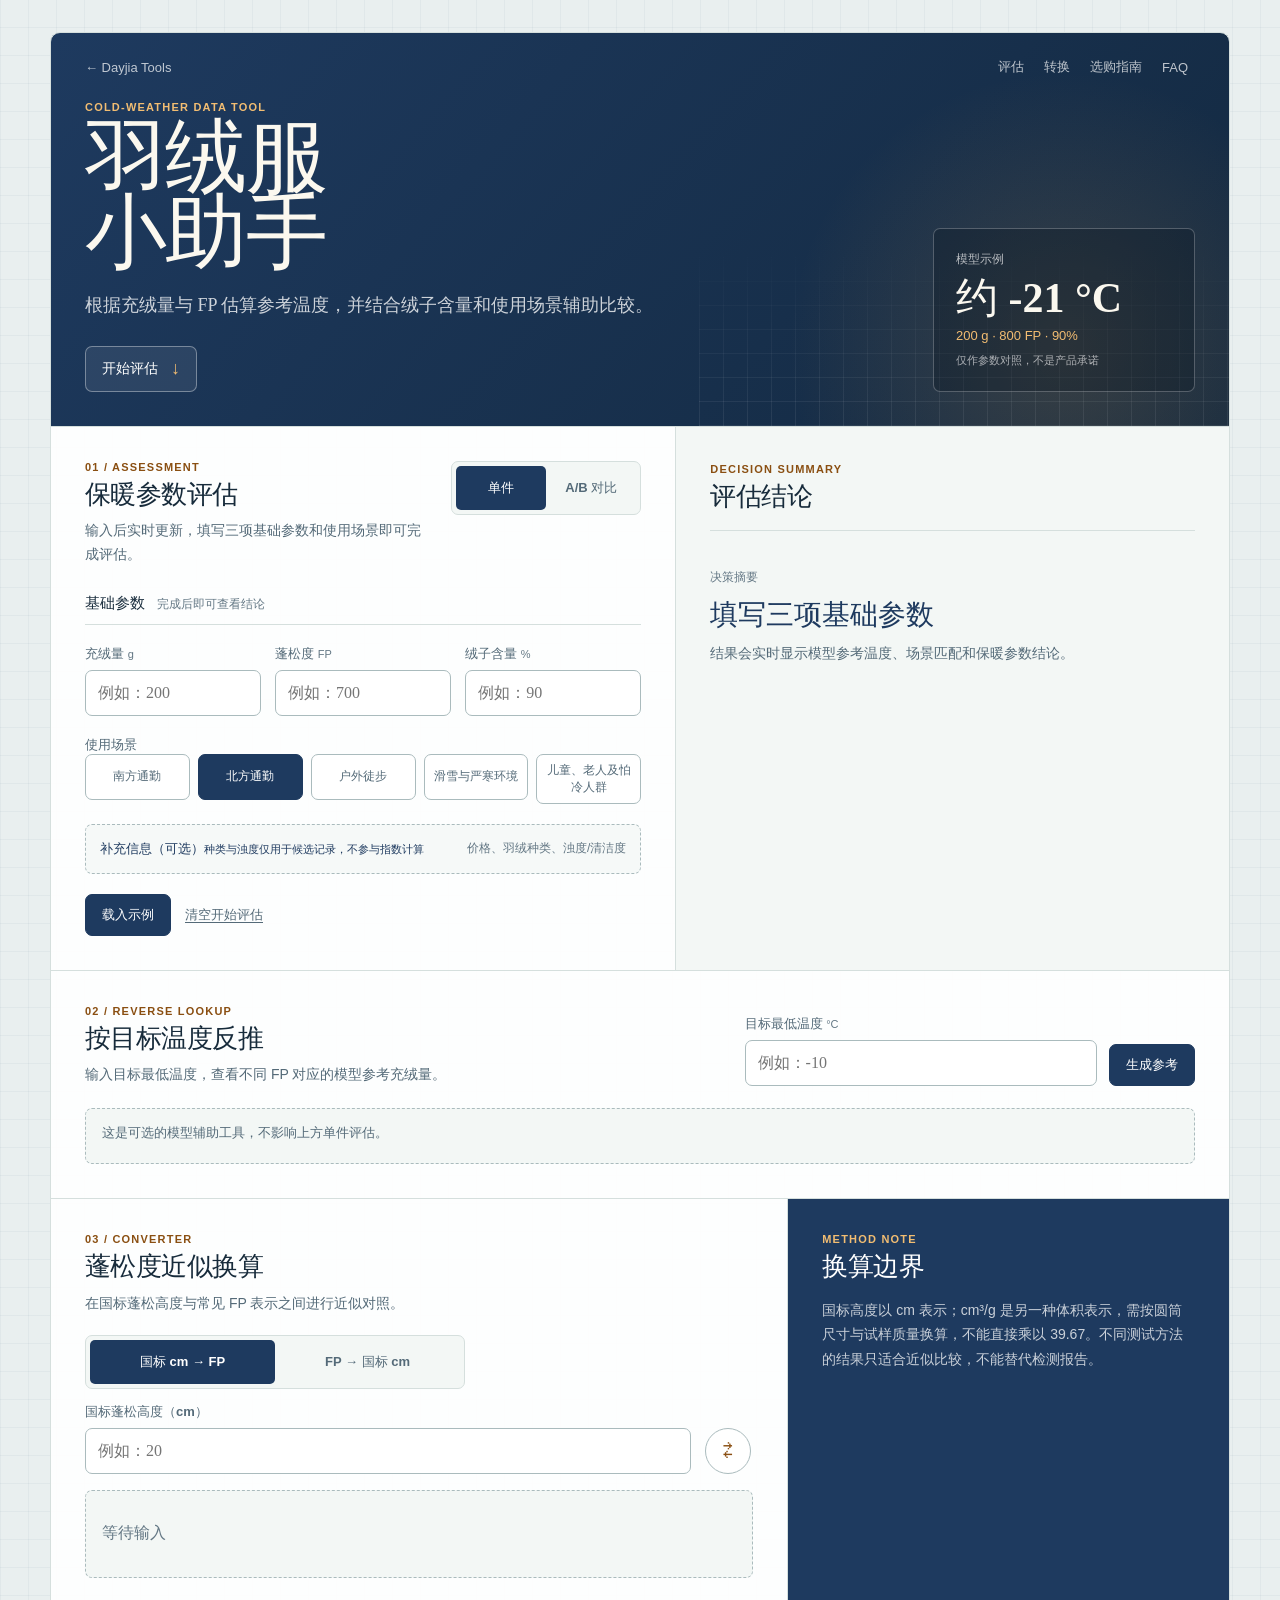
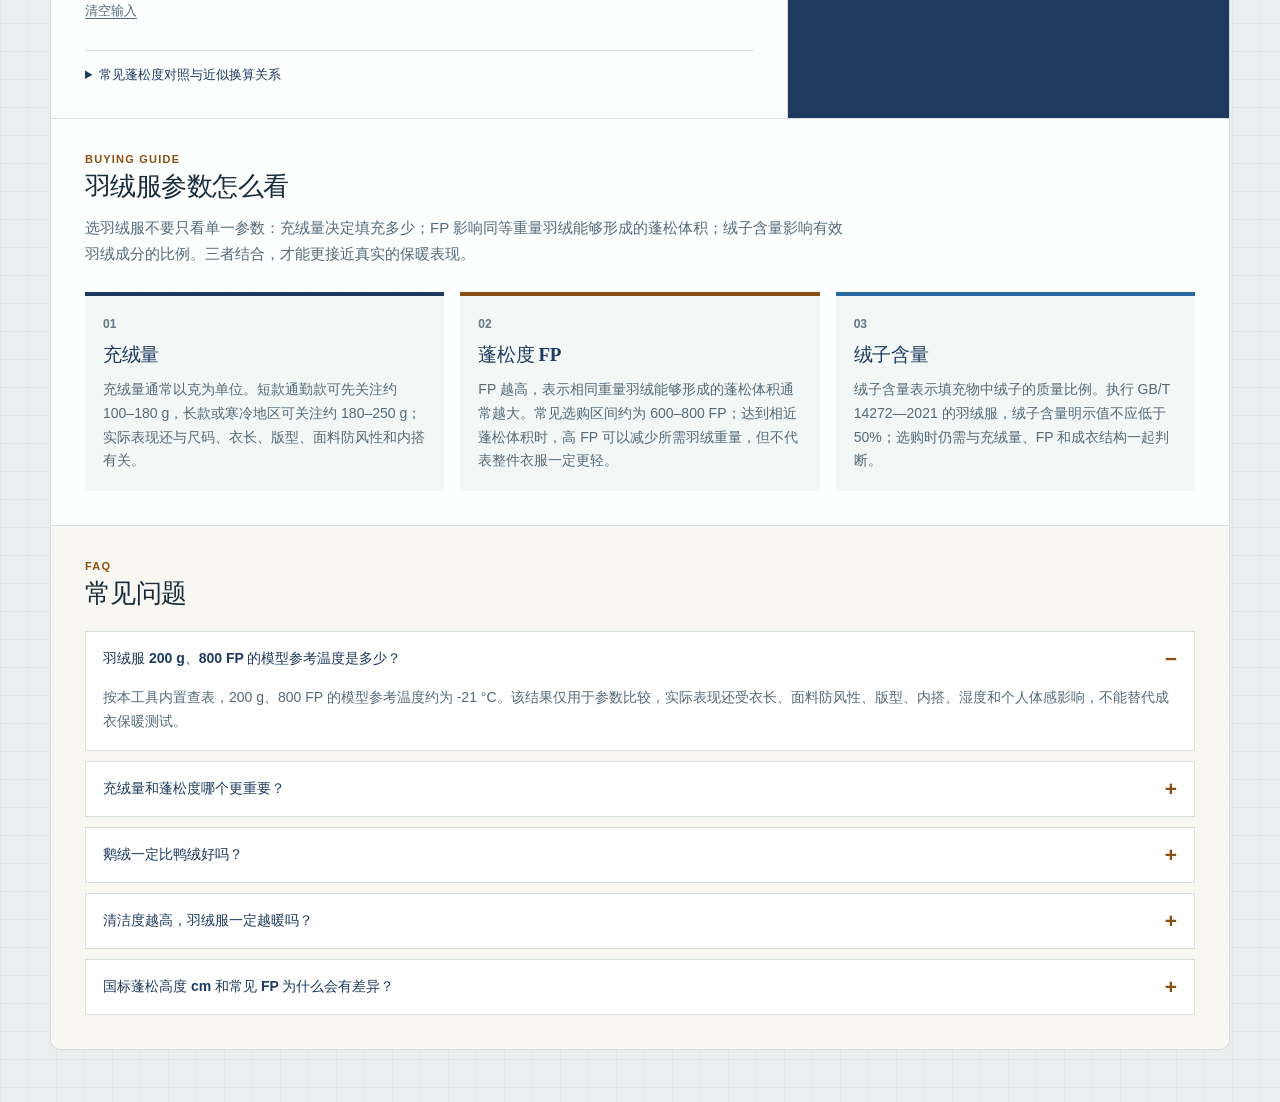
==== commit bd23fdda: "deploy: update down-jacket-helper" ====
--- a/down-jacket-helper/index.html
+++ b/down-jacket-helper/index.html
@@ -3,69 +3,78 @@
   <head>
     <meta charset="UTF-8" />
     <meta name="viewport" content="width=device-width, initial-scale=1.0" />
-    <title>羽绒服充绒量计算器 - 羽绒服小助手</title>
-    <meta name="description" content="羽绒服小助手根据充绒量、蓬松度 FP、绒子含量估算不封顶的保暖指数、0-100 的参考评分和适合温度，支持 A/B 对比和国标 cm³/g 与 FP 蓬松度双向转换。" />
+    <title>羽绒服保暖参数评估与蓬松度近似换算｜羽绒服小助手</title>
+    <meta name="description" content="羽绒服小助手根据充绒量、FP 和绒子含量计算保暖参数指数，并由充绒量与 FP 估算模型参考温度；支持 A/B 对比以及国标蓬松高度 cm 与常见 FP 的近似换算。" />
     <meta name="robots" content="index, follow" />
     <meta name="application-name" content="羽绒服小助手" />
     <meta property="og:site_name" content="Dayjia Tools" />
     <meta property="og:type" content="website" />
-    <meta property="og:title" content="羽绒服充绒量计算器 - 羽绒服小助手" />
-    <meta property="og:description" content="输入充绒量、蓬松度 FP、绒子含量、绒类型和清洁度，计算不封顶的保暖指数、0-100 的参考评分和适合温度，并换算国标蓬松度与 FP。" />
+    <meta property="og:title" content="羽绒服保暖参数评估与蓬松度近似换算｜羽绒服小助手" />
+    <meta property="og:description" content="输入充绒量、FP 和绒子含量，比较保暖参数指数、模型参考温度与场景匹配，并近似换算国标蓬松高度和常见 FP。" />
     <meta property="og:url" content="https://tool.dayjia.com/down-jacket-helper/" />
     <meta name="twitter:card" content="summary" />
-    <meta name="twitter:title" content="羽绒服充绒量计算器 - 羽绒服小助手" />
-    <meta name="twitter:description" content="保暖指数、参考评分、适合温度估算、A/B 对比和国标 cm³/g 与 FP 蓬松度转换工具。" />
+    <meta name="twitter:title" content="羽绒服保暖参数评估与蓬松度近似换算｜羽绒服小助手" />
+    <meta name="twitter:description" content="保暖参数指数、模型参考温度、A/B 对比，以及国标蓬松高度 cm 与常见 FP 的近似换算工具。" />
     <link rel="canonical" href="https://tool.dayjia.com/down-jacket-helper/" />
     <script type="application/ld+json">
       {"@context":"https://schema.org","@graph":[
-        {"@type":"WebApplication","@id":"https://tool.dayjia.com/down-jacket-helper/#app","name":"羽绒服小助手","url":"https://tool.dayjia.com/down-jacket-helper/","applicationCategory":"UtilityApplication","operatingSystem":"Web","description":"羽绒服小助手根据充绒量、蓬松度 FP、绒子含量、绒类型和清洁度计算不封顶的保暖指数与 0-100 的参考评分，基于充绒量与 FP 查表插值估算适合温度，并用使用场景判断保暖匹配度。","offers":{"@type":"Offer","price":"0","priceCurrency":"CNY"}},
+        {"@type":"WebApplication","@id":"https://tool.dayjia.com/down-jacket-helper/#app","name":"羽绒服小助手","url":"https://tool.dayjia.com/down-jacket-helper/","applicationCategory":"UtilityApplication","operatingSystem":"Web","description":"羽绒服小助手根据充绒量、FP 和绒子含量计算不封顶的保暖参数指数，基于充绒量与 FP 的内置查表估算模型参考温度，并结合使用场景判断匹配度。","offers":{"@type":"Offer","price":"0","priceCurrency":"CNY"}},
         {"@type":"BreadcrumbList","@id":"https://tool.dayjia.com/down-jacket-helper/#breadcrumb","itemListElement":[{"@type":"ListItem","position":1,"name":"Dayjia Tools","item":"https://tool.dayjia.com/"},{"@type":"ListItem","position":2,"name":"羽绒服小助手","item":"https://tool.dayjia.com/down-jacket-helper/"}]},
         {"@type":"FAQPage","@id":"https://tool.dayjia.com/down-jacket-helper/#faq","mainEntity":[
-          {"@type":"Question","name":"羽绒服 200g 800FP 大概适合多少度？","acceptedAnswer":{"@type":"Answer","text":"按当前查表，200g、800FP 约适合 -20.7°C，仅供参考。实际体感还会受衣长、面料防风、版型、内搭、湿度和个人怕冷程度影响。"}},
-          {"@type":"Question","name":"充绒量和蓬松度哪个更重要？","acceptedAnswer":{"@type":"Answer","text":"两者都重要。充绒量更像有多少填充物，蓬松度更像这些填充物能撑起多少空气层。同样充绒量下，高 FP 往往更轻更蓬；同样 FP 下，充绒量不足也难以覆盖严寒场景。"}},
-          {"@type":"Question","name":"白鹅绒一定比白鸭绒好吗？","acceptedAnswer":{"@type":"Answer","text":"在本工具同参数评分里，鹅绒系数高于鸭绒；但实际选购仍要看蓬松度、绒子含量、清洁度、工艺和品牌标注。低规格鹅绒不一定优于高规格鸭绒。"}},
-          {"@type":"Question","name":"国标蓬松度 cm³/g 和 FP 为什么会有差异？","acceptedAnswer":{"@type":"Answer","text":"两者来自不同测试体系，测试容器、压力、调湿和样品处理方式可能不同。本工具使用常见换算关系做快速估算，适合选购比较，不建议当作检测报告结论。"}}
+          {"@type":"Question","name":"羽绒服 200 g、800 FP 的模型参考温度是多少？","acceptedAnswer":{"@type":"Answer","text":"按本工具内置查表，200 g、800 FP 的模型参考温度约为 -21 °C。该结果仅用于参数比较，实际表现还受衣长、面料防风性、版型、内搭、湿度和个人体感影响，不能替代成衣保暖测试。"}},
+          {"@type":"Question","name":"充绒量和蓬松度哪个更重要？","acceptedAnswer":{"@type":"Answer","text":"两者都重要。充绒量表示填充多少，FP 表示相同重量羽绒能够形成多大的蓬松体积。同样充绒量下，高 FP 通常更蓬松；达到相近蓬松体积时，高 FP 可以减少所需羽绒重量。"}},
+          {"@type":"Question","name":"鹅绒一定比鸭绒好吗？","acceptedAnswer":{"@type":"Answer","text":"不能只凭鹅绒或鸭绒判断保暖表现。本工具不为羽绒种类设置固定保暖系数；选购时仍需结合 FP、绒子含量、充绒量、成衣结构和检测信息。灰白颜色也不代表羽绒品质高低。"}},
+          {"@type":"Question","name":"清洁度越高，羽绒服一定越暖吗？","acceptedAnswer":{"@type":"Answer","text":"不一定。清洁度主要反映羽绒的洗涤洁净程度，清洁度高通常意味着残留杂质更少、异味风险更低，但不直接决定保暖性。羽绒服是否保暖，仍需结合充绒量、蓬松度、绒子含量和成衣结构综合判断。"}},
+          {"@type":"Question","name":"国标蓬松高度 cm 和常见 FP 为什么会有差异？","acceptedAnswer":{"@type":"Answer","text":"中国国标以规定条件下的蓬松高度 cm 表示，常见 FP 通常以 in³/30 g 表示。不同方法的容器、压力、调湿和样品处理条件不同，本工具只提供近似对照，不能替代检测报告。"}}
         ]}
       ]}
     </script>
-    <script type="module" crossorigin src="/down-jacket-helper/assets/index-BKAafwra.js"></script>
-    <link rel="stylesheet" crossorigin href="/down-jacket-helper/assets/index-D2_X1uNM.css">
+    <script type="module" crossorigin src="/down-jacket-helper/assets/index-BkQ2deDK.js"></script>
+    <link rel="stylesheet" crossorigin href="/down-jacket-helper/assets/index-CLkmIA2f.css">
   </head>
   <body>
     <main class="app-shell">
       <section class="hero-band" aria-labelledby="page-title">
+        <a class="brand-back" href="/">← Dayjia Tools</a>
         <nav class="anchor-nav" aria-label="页面导航"><a href="#calculator">评估</a><a href="#converter">转换</a><a href="#guide">选购指南</a><a href="#faq">FAQ</a></nav>
-        <div class="hero-copy"><p class="eyebrow">Cold-weather data tool</p><h1 id="page-title">羽绒服<br />小助手</h1><p class="lead">用三项核心参数快速判断一件羽绒服更适合什么温度、是否匹配你的场景。</p><a class="hero-cta" href="#calculator">开始评估 <span aria-hidden="true">↓</span></a></div>
-        <div class="hero-meter" aria-label="示例估算结果"><span class="meter-label">示例估算</span><strong>-20.7°C</strong><span class="meter-caption">200g / 800FP / 90%</span><span class="meter-note">不是当前结果，也不是产品承诺</span></div>
+        <div class="hero-copy"><p class="eyebrow">Cold-weather data tool</p><h1 id="page-title">羽绒服<br />小助手</h1><p class="lead">根据充绒量与 FP 估算参考温度，并结合绒子含量和使用场景辅助比较。</p><a class="hero-cta" href="#calculator">开始评估 <span aria-hidden="true">↓</span></a></div>
+        <div class="hero-meter" aria-label="示例估算结果"><span class="meter-label">模型示例</span><strong>约 -21 °C</strong><span class="meter-caption">200 g · 800 FP · 90%</span><span class="meter-note">仅作参数对照，不是产品承诺</span></div>
       </section>
 
       <section id="calculator" class="workbench" aria-labelledby="calculator-title">
         <div class="input-panel">
-          <div class="section-heading"><div><p class="eyebrow">01 / Assessment</p><h2 id="calculator-title">保暖参数评估</h2><p class="section-note">输入后实时更新。三项基础参数加使用场景即可完成评估。</p></div><div class="segmented" aria-label="评估模式"><button class="segment is-active" type="button" data-mode="single" aria-pressed="true">单件</button><button class="segment" type="button" data-mode="compare" aria-pressed="false">A-B 对比</button></div></div>
+          <div class="section-heading"><div><p class="eyebrow">01 / Assessment</p><h2 id="calculator-title">保暖参数评估</h2><p class="section-note">输入后实时更新，填写三项基础参数和使用场景即可完成评估。</p></div><div class="segmented" aria-label="评估模式"><button class="segment is-active" type="button" data-mode="single" aria-pressed="true">单件</button><button class="segment" type="button" data-mode="compare" aria-pressed="false">A/B 对比</button></div></div>
 
           <form id="single-form" class="form-stack" autocomplete="off" novalidate>
-            <div id="single-error" class="form-error" role="alert" hidden></div>
+            <div id="single-error" class="form-error" role="status" hidden></div>
             <p class="form-group-title">基础参数 <span>完成后即可查看结论</span></p>
             <div class="field-grid"><label><span>充绒量 <small>g</small></span><input name="fillWeight" inputmode="decimal" placeholder="例如：200" /></label><label><span>蓬松度 <small>FP</small></span><input name="fp" inputmode="decimal" placeholder="例如：700" /></label><label><span>绒子含量 <small>%</small></span><input name="downContent" inputmode="decimal" placeholder="例如：90" /></label></div>
-            <label class="scenario-field"><span>使用场景</span><select name="scenario"><option value="south-commute">南方通勤</option><option value="north-commute" selected>北方通勤</option><option value="outdoor">户外徒步</option><option value="extreme">滑雪/极寒</option><option value="sensitive">儿童/老人怕冷</option></select></label>
-            <details class="optional-details"><summary>补充信息（可选）<span>价格、绒类型、清洁度</span></summary><div class="option-grid"><label><span>价格 <small>元</small></span><input name="price" inputmode="decimal" placeholder="用于价格效率，如：1299" /></label><label><span>绒类型</span><select name="downType"><option value="white-goose">白鹅绒</option><option value="grey-goose">灰鹅绒</option><option value="white-duck">白鸭绒</option><option value="grey-duck">灰鸭绒</option></select></label><label><span>清洁度</span><select name="cleanliness"><option value="excellent">≥850mm</option><option value="good">600-850mm</option><option value="poor">&lt;600mm</option></select></label></div></details>
+            <fieldset class="scenario-selector"><legend>使用场景</legend><div class="scenario-options"><label><input type="radio" name="scenario" value="south-commute" /><span>南方通勤</span></label><label><input type="radio" name="scenario" value="north-commute" checked /><span>北方通勤</span></label><label><input type="radio" name="scenario" value="outdoor" /><span>户外徒步</span></label><label><input type="radio" name="scenario" value="extreme" /><span>滑雪与严寒环境</span></label><label><input type="radio" name="scenario" value="sensitive" /><span>儿童、老人及怕冷人群</span></label></div></fieldset>
+            <details class="optional-details"><summary><span>补充信息（可选）<small>种类与浊度仅用于候选记录，不参与指数计算</small></span><span>价格、羽绒种类、浊度/清洁度</span></summary><div class="option-grid"><label><span>价格 <small>元</small></span><input name="price" inputmode="decimal" placeholder="用于价格效率，如：1299" /></label><label><span>羽绒种类（仅记录）</span><select name="downType"><option value="white-goose">白鹅绒</option><option value="grey-goose">灰鹅绒</option><option value="white-duck">白鸭绒</option><option value="grey-duck">灰鸭绒</option></select></label><label><span>浊度/清洁度（仅记录）</span><select name="cleanliness"><option value="excellent">≥850 mm</option><option value="good">600–849 mm</option><option value="poor">&lt;600 mm</option></select></label></div></details>
             <div class="form-actions"><button id="load-sample" type="button" class="button-secondary">载入示例</button><button id="clear-single" type="button" class="button-text">清空开始评估</button></div>
           </form>
 
           <form id="compare-form" class="form-stack is-hidden" autocomplete="off" novalidate>
-            <div id="compare-error" class="form-error" role="alert" hidden></div>
-            <p class="form-group-title">共同场景 <span>两件按相同情境判断</span></p><label class="scenario-field"><span>对比场景</span><select name="scenario"><option value="south-commute">南方通勤</option><option value="north-commute" selected>北方通勤</option><option value="outdoor">户外徒步</option><option value="extreme">滑雪/极寒</option><option value="sensitive">儿童/老人怕冷</option></select></label>
-            <div class="compare-columns"><fieldset class="jacket-a"><legend>羽绒服 A</legend><label><span>充绒量 g</span><input name="a.fillWeight" inputmode="decimal" placeholder="例如：120" /></label><label><span>蓬松度 FP</span><input name="a.fp" inputmode="decimal" placeholder="例如：650" /></label><label><span>绒子含量 %</span><input name="a.downContent" inputmode="decimal" placeholder="例如：80" /></label><label><span>价格 元（可选）</span><input name="a.price" inputmode="decimal" placeholder="例如：900" /></label><label><span>绒类型</span><select name="a.downType"><option value="white-goose">白鹅绒</option><option value="grey-goose">灰鹅绒</option><option value="white-duck" selected>白鸭绒</option><option value="grey-duck">灰鸭绒</option></select></label><label><span>清洁度</span><select name="a.cleanliness"><option value="excellent">≥850mm</option><option value="good" selected>600-850mm</option><option value="poor">&lt;600mm</option></select></label></fieldset><fieldset class="jacket-b"><legend>羽绒服 B</legend><label><span>充绒量 g</span><input name="b.fillWeight" inputmode="decimal" placeholder="例如：160" /></label><label><span>蓬松度 FP</span><input name="b.fp" inputmode="decimal" placeholder="例如：750" /></label><label><span>绒子含量 %</span><input name="b.downContent" inputmode="decimal" placeholder="例如：85" /></label><label><span>价格 元（可选）</span><input name="b.price" inputmode="decimal" placeholder="例如：1800" /></label><label><span>绒类型</span><select name="b.downType"><option value="white-goose" selected>白鹅绒</option><option value="grey-goose">灰鹅绒</option><option value="white-duck">白鸭绒</option><option value="grey-duck">灰鸭绒</option></select></label><label><span>清洁度</span><select name="b.cleanliness"><option value="excellent" selected>≥850mm</option><option value="good">600-850mm</option><option value="poor">&lt;600mm</option></select></label></fieldset></div>
+            <div id="compare-error" class="form-error" role="status" hidden></div>
+            <p class="form-group-title">共同场景 <span>两件按相同情境判断</span></p>
+            <fieldset class="scenario-selector"><legend>对比场景</legend><div class="scenario-options"><label><input type="radio" name="scenario" value="south-commute" /><span>南方通勤</span></label><label><input type="radio" name="scenario" value="north-commute" checked /><span>北方通勤</span></label><label><input type="radio" name="scenario" value="outdoor" /><span>户外徒步</span></label><label><input type="radio" name="scenario" value="extreme" /><span>滑雪与严寒环境</span></label><label><input type="radio" name="scenario" value="sensitive" /><span>儿童、老人及怕冷人群</span></label></div></fieldset>
+            <div class="compare-piece-tabs" aria-label="移动端候选款编辑"><button class="piece-tab piece-a is-active" type="button" data-compare-piece="a" aria-pressed="true"><strong>羽绒服 A</strong><span data-piece-status="a">待填基础参数</span></button><button class="piece-tab piece-b" type="button" data-compare-piece="b" aria-pressed="false"><strong>羽绒服 B</strong><span data-piece-status="b">待填基础参数</span></button></div>
+            <div class="compare-columns"><fieldset class="jacket-a is-active" data-compare-panel="a"><legend>羽绒服 A</legend><label><span>充绒量（g）</span><input name="a.fillWeight" inputmode="decimal" placeholder="例如：120" /></label><label><span>蓬松度（FP）</span><input name="a.fp" inputmode="decimal" placeholder="例如：650" /></label><label><span>绒子含量（%）</span><input name="a.downContent" inputmode="decimal" placeholder="例如：80" /></label><label><span>价格（元，可选）</span><input name="a.price" inputmode="decimal" placeholder="例如：900" /></label><label><span>羽绒种类（仅记录）</span><select name="a.downType"><option value="white-goose">白鹅绒</option><option value="grey-goose">灰鹅绒</option><option value="white-duck" selected>白鸭绒</option><option value="grey-duck">灰鸭绒</option></select></label><label><span>浊度/清洁度（仅记录）</span><select name="a.cleanliness"><option value="excellent">≥850 mm</option><option value="good" selected>600–849 mm</option><option value="poor">&lt;600 mm</option></select></label></fieldset><fieldset class="jacket-b" data-compare-panel="b"><legend>羽绒服 B</legend><label><span>充绒量（g）</span><input name="b.fillWeight" inputmode="decimal" placeholder="例如：160" /></label><label><span>蓬松度（FP）</span><input name="b.fp" inputmode="decimal" placeholder="例如：750" /></label><label><span>绒子含量（%）</span><input name="b.downContent" inputmode="decimal" placeholder="例如：85" /></label><label><span>价格（元，可选）</span><input name="b.price" inputmode="decimal" placeholder="例如：1800" /></label><label><span>羽绒种类（仅记录）</span><select name="b.downType"><option value="white-goose" selected>白鹅绒</option><option value="grey-goose">灰鹅绒</option><option value="white-duck">白鸭绒</option><option value="grey-duck">灰鸭绒</option></select></label><label><span>浊度/清洁度（仅记录）</span><select name="b.cleanliness"><option value="excellent" selected>≥850 mm</option><option value="good">600–849 mm</option><option value="poor">&lt;600 mm</option></select></label></fieldset></div>
+            <div class="form-actions compare-actions"><button id="copy-a-to-b" type="button" class="button-secondary">复制 A 到 B</button><button id="clear-compare" type="button" class="button-text">清空对比参数</button></div>
           </form>
+
+          <section id="saved-jackets" class="saved-jackets" aria-labelledby="saved-title" hidden><div class="saved-heading"><div><p class="eyebrow">Saved locally</p><h3 id="saved-title">候选款</h3><p>仅保存在当前浏览器。选择两件即可直接对比。</p></div><span id="saved-count"></span></div><div id="saved-list" class="saved-list"></div><button id="compare-saved" type="button" class="button-secondary" disabled>对比所选两件（0/2）</button></section>
         </div>
-        <aside class="result-panel" aria-labelledby="result-title"><p class="eyebrow">Decision summary</p><h2 id="result-title">评估结论</h2><div id="result-view" aria-live="polite" aria-atomic="true"></div></aside>
+        <aside class="result-panel" aria-labelledby="result-title"><p class="eyebrow">Decision summary</p><h2 id="result-title" tabindex="-1">评估结论</h2><div id="result-view"></div><p id="result-announcer" class="sr-only" aria-live="polite" aria-atomic="true"></p></aside>
       </section>
 
-      <section id="converter" class="utility-band" aria-labelledby="converter-title"><div class="converter-panel"><p class="eyebrow">02 / Converter</p><h2 id="converter-title">蓬松度转换</h2><p class="section-note">选择来源单位，输入后立即得到换算结果。</p><div class="converter-flow"><label><span>来源单位</span><select id="converter-mode"><option value="gb-to-fp">国标 cm³/g</option><option value="fp-to-gb">FP</option></select></label><label><span id="converter-input-label">国标蓬松度 cm³/g</span><input id="converter-input" inputmode="decimal" placeholder="例如：20" /></label><button id="swap-converter" type="button" class="swap-button" aria-label="交换转换单位">⇄</button></div><output id="converter-output" class="conversion-output" aria-live="polite">等待输入</output></div><div class="notes-panel"><p class="eyebrow">Method note</p><h2>换算边界</h2><p>常见换算关系适合快速比较不同标签。测试方法、样品处理和压力条件不同，结果不能替代检测报告。</p></div></section>
+      <section id="target" class="target-band" aria-labelledby="target-title"><div><p class="eyebrow">02 / Reverse lookup</p><h2 id="target-title">按目标温度反推</h2><p class="section-note">输入目标最低温度，查看不同 FP 对应的模型参考充绒量。</p></div><div class="target-controls"><label><span>目标最低温度 <small>°C</small></span><input id="target-temp" inputmode="decimal" placeholder="例如：-10" /></label><button id="calculate-target" type="button" class="button-secondary">生成参考</button></div><div id="target-output" class="target-output" aria-live="polite">这是可选的模型辅助工具，不影响上方单件评估。</div></section>
 
-      <section id="guide" class="guide-band" aria-labelledby="guide-title"><div class="guide-heading"><p class="eyebrow">Buying guide</p><h2 id="guide-title">羽绒服参数怎么看</h2><p>选羽绒服时不要只看一个数字。充绒量决定填充多少，蓬松度影响同等重量下能撑起多少空气层，绒子含量影响有效保暖成分比例，三者结合才更接近真实保暖表现。</p></div><div class="guide-grid"><article><span>01</span><h3>充绒量</h3><p>充绒量通常以克为单位。短款通勤羽绒服可以先看 100g-180g，北方冬季或长款可关注 180g-250g，严寒和户外场景还需要结合长度、面料和内搭判断。</p></article><article><span>02</span><h3>蓬松度 FP</h3><p>FP 越高，表示羽绒在相同重量下的蓬松体积越大。常见选购区间为 600FP-800FP，高蓬松度更适合追求轻量和压缩体积的场景。</p></article><article><span>03</span><h3>绒子含量</h3><p>绒子含量越高，有效保暖成分通常越多。日常选购可优先关注 80% 以上，寒冷地区或高预算款可以进一步关注 90% 及以上。</p></article></div></section>
+      <section id="converter" class="utility-band" aria-labelledby="converter-title"><div class="converter-panel"><p class="eyebrow">03 / Converter</p><h2 id="converter-title">蓬松度近似换算</h2><p class="section-note">在国标蓬松高度与常见 FP 表示之间进行近似对照。</p><div class="converter-mode segmented" aria-label="转换方向"><button class="segment is-active" type="button" data-converter-mode="gb-to-fp" aria-pressed="true">国标 cm → FP</button><button class="segment" type="button" data-converter-mode="fp-to-gb" aria-pressed="false">FP → 国标 cm</button></div><div class="converter-flow"><label><span id="converter-input-label">国标蓬松高度（cm）</span><input id="converter-input" inputmode="decimal" placeholder="例如：20" /></label><button id="swap-converter" type="button" class="swap-button" aria-label="交换转换单位">⇄</button></div><output id="converter-output" class="conversion-output" aria-live="polite">等待输入</output><button id="clear-converter" type="button" class="button-text converter-clear">清空输入</button><details class="reference-details"><summary>常见蓬松度对照与近似换算关系</summary><div class="reference-copy"><p>常见 FP ≈ 国标蓬松高度（cm）× 39.67；反向换算则除以 39.67。</p><div class="table-wrap"><table><thead><tr><th>常见 FP</th><th>国标高度（cm）</th></tr></thead><tbody id="reference-body"></tbody></table></div></div></details></div><div class="notes-panel"><p class="eyebrow">Method note</p><h2>换算边界</h2><p>国标高度以 cm 表示；cm³/g 是另一种体积表示，需按圆筒尺寸与试样质量换算，不能直接乘以 39.67。不同测试方法的结果只适合近似比较，不能替代检测报告。</p></div></section>
 
-      <section id="faq" class="faq-band" aria-labelledby="faq-title"><div class="guide-heading"><p class="eyebrow">FAQ</p><h2 id="faq-title">常见问题</h2></div><div class="faq-list"><details open><summary>羽绒服 200g 800FP 大概适合多少度？</summary><p>按当前查表，200g、800FP 约适合 -20.7°C，仅供参考。实际体感还会受衣长、面料防风、版型、内搭、湿度和个人怕冷程度影响。</p></details><details><summary>充绒量和蓬松度哪个更重要？</summary><p>两者都重要。充绒量更像“有多少填充物”，蓬松度更像“这些填充物能撑起多少空气层”。同样充绒量下，高 FP 往往更轻更蓬；同样 FP 下，充绒量不足也难以覆盖严寒场景。</p></details><details><summary>白鹅绒一定比白鸭绒好吗？</summary><p>在本工具同参数评分里，鹅绒系数高于鸭绒；但实际选购仍要看蓬松度、绒子含量、清洁度、工艺和品牌标注。低规格鹅绒不一定优于高规格鸭绒。</p></details><details><summary>国标 cm³/g 和 FP 为什么会有差异？</summary><p>两者来自不同测试体系，测试容器、压力、调湿和样品处理方式可能不同。本工具使用常见换算关系做快速估算，适合选购比较，不建议当作检测报告结论。</p></details></div></section>
+      <section id="guide" class="guide-band" aria-labelledby="guide-title"><div class="guide-heading"><p class="eyebrow">Buying guide</p><h2 id="guide-title">羽绒服参数怎么看</h2><p>选羽绒服不要只看单一参数：充绒量决定填充多少；FP 影响同等重量羽绒能够形成的蓬松体积；绒子含量影响有效羽绒成分的比例。三者结合，才能更接近真实的保暖表现。</p></div><div class="guide-grid"><article><span>01</span><h3>充绒量</h3><p>充绒量通常以克为单位。短款通勤款可先关注约 100–180 g，长款或寒冷地区可关注约 180–250 g；实际表现还与尺码、衣长、版型、面料防风性和内搭有关。</p></article><article><span>02</span><h3>蓬松度 FP</h3><p>FP 越高，表示相同重量羽绒能够形成的蓬松体积通常越大。常见选购区间约为 600–800 FP；达到相近蓬松体积时，高 FP 可以减少所需羽绒重量，但不代表整件衣服一定更轻。</p></article><article><span>03</span><h3>绒子含量</h3><p>绒子含量表示填充物中绒子的质量比例。执行 GB/T 14272—2021 的羽绒服，绒子含量明示值不应低于 50%；选购时仍需与充绒量、FP 和成衣结构一起判断。</p></article></div></section>
+
+      <section id="faq" class="faq-band" aria-labelledby="faq-title"><div class="guide-heading"><p class="eyebrow">FAQ</p><h2 id="faq-title">常见问题</h2></div><div class="faq-list"><details open><summary>羽绒服 200 g、800 FP 的模型参考温度是多少？</summary><p>按本工具内置查表，200 g、800 FP 的模型参考温度约为 -21 °C。该结果仅用于参数比较，实际表现还受衣长、面料防风性、版型、内搭、湿度和个人体感影响，不能替代成衣保暖测试。</p></details><details><summary>充绒量和蓬松度哪个更重要？</summary><p>两者都重要。充绒量表示填充多少，FP 表示相同重量羽绒能够形成多大的蓬松体积。同样充绒量下，高 FP 通常更蓬松；达到相近蓬松体积时，高 FP 可以减少所需羽绒重量。</p></details><details><summary>鹅绒一定比鸭绒好吗？</summary><p>不能只凭鹅绒或鸭绒判断保暖表现。本工具不为羽绒种类设置固定保暖系数；选购时仍需结合 FP、绒子含量、充绒量、成衣结构和检测信息。灰白颜色也不代表羽绒品质高低。</p></details><details><summary>清洁度越高，羽绒服一定越暖吗？</summary><p>不一定。清洁度主要反映羽绒的洗涤洁净程度，清洁度高通常意味着残留杂质更少、异味风险更低，但不直接决定保暖性。羽绒服是否保暖，仍需结合充绒量、蓬松度、绒子含量和成衣结构综合判断。</p></details><details><summary>国标蓬松高度 cm 和常见 FP 为什么会有差异？</summary><p>中国国标以规定条件下的蓬松高度 cm 表示，常见 FP 通常以 in³/30 g 表示。不同方法的容器、压力、调湿和样品处理条件不同，本工具只提供近似对照，不能替代检测报告。</p></details></div></section>
     </main>
   </body>
 </html>
--- a/down-jacket-helper/assets/index-CLkmIA2f.css
+++ b/down-jacket-helper/assets/index-CLkmIA2f.css
@@ -0,0 +1 @@
+:root{--brand: #1e3a5f;--brand-deep: #132940;--accent: #8a4f12;--accent-soft: #f1d7ae;--surface-page: #e9efef;--surface-raised: #ffffff;--surface-soft: #f3f7f5;--state-success: #176f48;--state-warning: #9b611c;--state-risk: #a33c2d;--state-info: #286a9f;--ink: #172b3b;--muted: #546a78;--weak: #637784;--line: #d5dfdd;--line-strong: #aabbbd;--radius-card: 10px;--radius-control: 7px;--space-1: 8px;--space-2: 14px;--space-3: 22px;--space-4: 34px;color:var(--ink);background:var(--surface-page);font-family:Iowan Old Style,Songti SC,"Noto Serif CJK SC",serif;font-synthesis:none;text-rendering:optimizeLegibility}*{box-sizing:border-box}html{scroll-behavior:smooth;scroll-padding-top:18px}body{min-width:320px;min-height:100dvh;margin:0;background:linear-gradient(90deg,rgba(30,58,95,.045) 1px,transparent 1px),linear-gradient(0deg,rgba(30,58,95,.045) 1px,transparent 1px),var(--surface-page);background-size:28px 28px}button,input,select{font:inherit}button{cursor:pointer}a{color:inherit}.app-shell{width:min(1180px,calc(100% - 32px));margin:0 auto;padding:32px 0 52px}.hero-band,.workbench,.utility-band,.guide-band,.faq-band{border:1px solid var(--line);background:#ffffffed}.hero-band{position:relative;display:grid;grid-template-columns:1fr 262px;gap:var(--space-4);min-height:332px;padding:68px var(--space-4) var(--space-4);overflow:hidden;border-radius:var(--radius-card) var(--radius-card) 0 0;background:radial-gradient(circle at 86% 80%,rgba(200,145,69,.2),transparent 26%),linear-gradient(132deg,var(--brand),var(--brand-deep));color:#fbf8ef}.hero-band:after{content:"";position:absolute;right:0;bottom:0;width:45%;height:46%;background:repeating-linear-gradient(90deg,rgba(255,255,255,.08) 0 1px,transparent 1px 24px),repeating-linear-gradient(0deg,rgba(255,255,255,.08) 0 1px,transparent 1px 24px);-webkit-mask-image:linear-gradient(to top,#000,transparent);mask-image:linear-gradient(to top,#000,transparent);pointer-events:none}.brand-back,.anchor-nav{position:absolute;top:12px;z-index:2;font-family:Avenir Next,PingFang SC,sans-serif;font-size:13px}.brand-back{left:var(--space-4);display:inline-flex;align-items:center;min-height:44px;color:#ffffffb8;text-decoration:none}.anchor-nav{right:var(--space-4);display:flex;gap:6px}.anchor-nav a{display:inline-flex;align-items:center;min-height:44px;padding:0 7px;color:#ffffffb8;text-decoration:none}.brand-back:hover,.anchor-nav a:hover{color:#fff;text-decoration:underline;text-underline-offset:4px}.hero-copy,.hero-meter{position:relative;z-index:1}.eyebrow{margin:0 0 var(--space-1);color:var(--accent);font-family:Avenir Next,PingFang SC,sans-serif;font-size:11px;font-weight:800;letter-spacing:.11em;text-transform:uppercase}.hero-band .eyebrow{color:#f2bd72}h1,h2,h3,p{margin-top:0}h1,h2,h3{letter-spacing:-.02em}h1{margin-bottom:0;font-size:clamp(48px,7vw,82px);line-height:.91}h2{margin-bottom:0;font-size:26px;line-height:1.1}h3{color:var(--brand);font-size:19px}.lead{max-width:620px;margin:20px 0 0;color:#ffffffc7;font-size:18px;line-height:1.7}.hero-cta{display:inline-flex;gap:13px;align-items:center;min-height:46px;padding:0 16px;margin-top:25px;border:1px solid rgba(255,255,255,.36);border-radius:var(--radius-control);background:#ffffff14;color:#fff;font-family:Avenir Next,PingFang SC,sans-serif;font-size:14px;font-weight:700;text-decoration:none}.hero-cta:hover{background:#ffffff2b}.hero-cta span{color:#f2bd72;font-size:18px}.hero-meter{display:grid;align-self:end;gap:9px;padding:22px;border:1px solid rgba(255,255,255,.25);border-radius:var(--radius-control);background:#020d1842}.meter-label,.meter-caption,.meter-note{font-family:Avenir Next,PingFang SC,sans-serif}.meter-label{color:#ffffffad;font-size:12px}.hero-meter strong{font-size:42px;line-height:1}.meter-caption{color:#f2bd72;font-size:13px}.meter-note{color:#ffffff9e;font-size:11px;line-height:1.5}.workbench{display:grid;grid-template-columns:minmax(0,1.06fr) minmax(340px,.94fr);border-top:0}.input-panel,.result-panel,.converter-panel,.notes-panel{padding:var(--space-4)}.section-heading{display:flex;gap:20px;align-items:start;justify-content:space-between;margin-bottom:28px}.section-note{max-width:480px;margin:10px 0 0;color:var(--muted);font-family:Avenir Next,PingFang SC,sans-serif;font-size:14px;line-height:1.65}.segmented{display:inline-grid;grid-template-columns:repeat(2,1fr);min-width:190px;padding:4px;border:1px solid var(--line);border-radius:var(--radius-control);background:var(--surface-soft)}.segment{min-height:44px;padding:0 12px;border:0;border-radius:5px;background:transparent;color:var(--muted);font-family:Avenir Next,PingFang SC,sans-serif;font-size:13px;font-weight:700}.segment.is-active{background:var(--brand);color:#fff}.form-stack{display:grid;gap:20px}.is-hidden{display:none}.form-group-title{margin:0;padding-bottom:11px;border-bottom:1px solid var(--line);color:var(--ink);font-family:Avenir Next,PingFang SC,sans-serif;font-size:15px;font-weight:800}.form-group-title span{margin-left:8px;color:var(--weak);font-size:12px;font-weight:500}.field-grid,.option-grid{display:grid;grid-template-columns:repeat(3,minmax(0,1fr));gap:14px}.option-grid{grid-template-columns:repeat(3,minmax(0,1fr));padding-top:16px}label{display:grid;gap:7px;min-width:0}label>span,legend{color:var(--muted);font-family:Avenir Next,PingFang SC,sans-serif;font-size:13px;font-weight:700}label small{color:var(--weak);font-size:11px;font-weight:500}input,select{width:100%;min-height:46px;padding:0 12px;border:1px solid var(--line-strong);border-radius:var(--radius-control);background:#fff;color:var(--ink);outline:none;transition:border-color .16s,box-shadow .16s}input:focus,select:focus{border-color:var(--accent);box-shadow:0 0 0 3px #8a4f1229}input[aria-invalid=true],select[aria-invalid=true]{border-color:var(--state-risk);box-shadow:0 0 0 3px #a33c2d21}.form-error{padding:12px 14px;border:1px solid rgba(163,60,45,.32);border-radius:var(--radius-control);background:#fff2ee;color:#7b2b20;font-family:Avenir Next,PingFang SC,sans-serif;font-size:13px;font-weight:700;line-height:1.55}.optional-details{border:1px dashed var(--line-strong);border-radius:var(--radius-control);background:#f3f7f5b8}.optional-details summary{display:flex;justify-content:space-between;min-height:48px;align-items:center;padding:0 14px;color:var(--brand);font-family:Avenir Next,PingFang SC,sans-serif;font-size:13px;font-weight:800;cursor:pointer}.optional-details summary span{color:var(--weak);font-size:12px;font-weight:500}.form-actions{display:flex;align-items:center;gap:14px}.button-secondary,.button-text{min-height:42px;border-radius:var(--radius-control);font-family:Avenir Next,PingFang SC,sans-serif;font-size:13px;font-weight:700}.button-secondary{padding:0 16px;border:1px solid var(--brand);background:var(--brand);color:#fff}.button-text{padding:0;border:0;background:none;color:var(--muted);text-decoration:underline;text-underline-offset:3px}.compare-columns{display:grid;grid-template-columns:repeat(2,minmax(0,1fr));gap:14px}fieldset{display:grid;gap:12px;min-width:0;margin:0;padding:16px;border:1px solid var(--line);border-radius:var(--radius-control)}.jacket-a{border-top:4px solid var(--brand)}.jacket-b{border-top:4px solid var(--accent)}legend{padding:0 6px;color:var(--ink)}.result-panel{align-self:start;min-height:100%;border-left:1px solid var(--line);background:var(--surface-soft)}.result-panel>h2{padding-bottom:19px;border-bottom:1px solid var(--line)}.result-panel>.eyebrow{margin-top:2px}.result-panel>#result-view{position:sticky;top:16px;padding-top:20px}.result-idle{padding:18px 0}.result-idle span,.temperature-result>span,.scenario-result>span,.compare-lead>span,.compare-rows>div>span{display:block;color:var(--weak);font-family:Avenir Next,PingFang SC,sans-serif;font-size:12px;font-weight:800}.result-idle strong{display:block;margin-top:10px;color:var(--brand);font-size:28px}.result-idle p,.compare-lead p{margin:8px 0 0;color:var(--muted);font-family:Avenir Next,PingFang SC,sans-serif;font-size:14px;line-height:1.65}.result-idle.is-incomplete strong{color:var(--state-warning)}.temperature-result{padding-bottom:22px;border-bottom:1px solid var(--line)}.temperature-result strong{display:block;margin:8px 0 4px;font-size:clamp(52px,6vw,74px);line-height:.92}.temperature-result em{color:var(--muted);font-family:Avenir Next,PingFang SC,sans-serif;font-size:13px;font-style:normal;line-height:1.55}.temp-warm{color:var(--state-risk)}.temp-normal{color:var(--state-warning)}.temp-thick,.temp-very-thick{color:var(--state-info)}.temp-extreme{color:var(--brand)}.scenario-result{display:grid;gap:7px;padding:17px;margin:17px 0;border:1px solid var(--line);border-radius:var(--radius-control);background:#ffffffc2}.scenario-result strong{font-size:22px}.scenario-result p{margin:0;color:var(--muted);font-family:Avenir Next,PingFang SC,sans-serif;font-size:13px;line-height:1.55}.scenario-result.fit-good{border-color:#176f4859}.scenario-result.fit-good strong{color:var(--state-success)}.scenario-result.fit-warn{border-color:#9b611c59}.scenario-result.fit-warn strong{color:var(--state-warning)}.scenario-result.fit-risk{border-color:#a33c2d59}.scenario-result.fit-risk strong{color:var(--state-risk)}.result-list{display:grid;gap:0;margin:0;border-top:1px solid var(--line)}.result-list>div{display:grid;grid-template-columns:94px 1fr;gap:12px;padding:12px 0;border-bottom:1px solid var(--line)}.result-list dt{color:var(--weak);font-family:Avenir Next,PingFang SC,sans-serif;font-size:12px;font-weight:700}.result-list dd{margin:0;color:var(--ink);font-family:Avenir Next,PingFang SC,sans-serif;font-size:13px;font-weight:700;line-height:1.5}.score-excellent{color:var(--state-success)!important}.score-good{color:var(--state-info)!important}.score-average{color:var(--state-warning)!important}.score-poor{color:var(--state-risk)!important}.model-info,.compare-details{margin-top:16px;border-top:1px solid var(--line)}.model-info summary,.compare-details summary{padding:14px 0 0;color:var(--brand);font-family:Avenir Next,PingFang SC,sans-serif;font-size:13px;font-weight:800;cursor:pointer}.model-info>div{display:grid;gap:6px;padding-top:12px;color:var(--muted);font-family:Avenir Next,PingFang SC,sans-serif;font-size:12px;line-height:1.55}.model-info strong{color:var(--ink)}.model-warning{margin:0;color:var(--state-warning);font-weight:700}.compare-lead{padding-bottom:18px;border-bottom:1px solid var(--line)}.compare-lead strong{display:block;margin-top:7px;color:var(--brand);font-size:38px;line-height:1}.compare-rows{display:grid;margin-top:4px}.compare-rows>div{padding:14px 0;border-bottom:1px solid var(--line)}.compare-rows p{margin:7px 0;color:var(--ink);font-family:Avenir Next,PingFang SC,sans-serif;font-size:13px}.compare-rows b{margin-left:12px;color:var(--accent)}.compare-rows em{color:var(--muted);font-family:Avenir Next,PingFang SC,sans-serif;font-size:12px;font-style:normal}.compare-details p{margin:9px 0 0;color:var(--muted);font-family:Avenir Next,PingFang SC,sans-serif;font-size:12px;line-height:1.5}.utility-band{display:grid;grid-template-columns:1.25fr .75fr;border-top:0}.converter-flow{display:grid;grid-template-columns:.8fr 1fr 48px;gap:14px;align-items:end;margin-top:22px}.swap-button{width:46px;height:46px;border:1px solid var(--line-strong);border-radius:50%;background:#fff;color:var(--accent);font-size:23px}.conversion-output{display:grid;align-items:center;min-height:88px;padding:16px;margin-top:16px;border:1px dashed var(--line-strong);border-radius:var(--radius-control);background:var(--surface-soft);color:var(--weak);font-family:Avenir Next,PingFang SC,sans-serif;font-size:16px;font-weight:700}.conversion-output.has-value{border-style:solid;border-color:#286a9f4d;background:#f3f8fb;color:var(--brand);font-size:28px}.conversion-output.has-error{border-color:#a33c2d59;background:#fff2ee;color:var(--state-risk);font-size:14px}.notes-panel{border-left:1px solid var(--line);background:var(--brand);color:#fff}.notes-panel .eyebrow{color:#f2bd72}.notes-panel p:last-child{margin:16px 0 0;color:#ffffffc2;font-family:Avenir Next,PingFang SC,sans-serif;font-size:14px;line-height:1.75}.guide-band,.faq-band{border-top:0}.guide-band{padding:var(--space-4)}.faq-band{padding:var(--space-4);border-radius:0 0 var(--radius-card) var(--radius-card);background:#f8f7f1}.guide-heading{max-width:760px}.guide-heading>p:last-child{margin:13px 0 0;color:var(--muted);font-family:Avenir Next,PingFang SC,sans-serif;font-size:15px;line-height:1.75}.guide-grid{display:grid;grid-template-columns:repeat(3,minmax(0,1fr));gap:16px;margin-top:25px}.guide-grid article{padding:18px;border-top:4px solid var(--brand);background:var(--surface-soft)}.guide-grid article:nth-child(2){border-color:var(--accent)}.guide-grid article:nth-child(3){border-color:var(--state-info)}.guide-grid article>span{color:var(--weak);font-family:Avenir Next,PingFang SC,sans-serif;font-size:12px;font-weight:800}.guide-grid h3{margin:10px 0 0}.guide-grid p{margin:10px 0 0;color:var(--muted);font-family:Avenir Next,PingFang SC,sans-serif;font-size:14px;line-height:1.7}.faq-list{display:grid;gap:10px;margin-top:22px}.faq-list details{border:1px solid var(--line);background:#fff}.faq-list summary{display:flex;align-items:center;justify-content:space-between;min-height:54px;padding:0 17px;color:var(--brand);font-family:Avenir Next,PingFang SC,sans-serif;font-size:14px;font-weight:800;cursor:pointer}.faq-list summary:after{content:"+";color:var(--accent);font-size:21px}.faq-list details[open] summary:after{content:"−"}.faq-list details p{margin:0;padding:0 17px 17px;color:var(--muted);font-family:Avenir Next,PingFang SC,sans-serif;font-size:14px;line-height:1.7}:focus-visible{outline:3px solid rgba(138,79,18,.42);outline-offset:3px}@media (max-width: 860px){.app-shell{width:min(100% - 16px,640px);padding-top:12px}.hero-band,.workbench,.utility-band{grid-template-columns:1fr}.hero-band{min-height:auto;padding:72px 24px 24px}.hero-meter{max-width:300px}.result-panel,.notes-panel{border-top:1px solid var(--line);border-left:0}.result-panel>#result-view{position:static}.section-heading{flex-direction:column}.segmented{width:100%}.guide-grid,.field-grid,.option-grid{grid-template-columns:1fr}.converter-flow{grid-template-columns:1fr 1fr 48px}}@media (max-width: 520px){.app-shell{width:100%;padding-top:0}.hero-band,.workbench,.utility-band,.guide-band,.faq-band{border-right:0;border-left:0;border-radius:0}.hero-band{padding:62px 18px 20px}.anchor-nav{top:17px;right:18px;left:18px;justify-content:space-between;gap:8px;font-size:12px}.hero-meter{display:none}.input-panel,.result-panel,.converter-panel,.notes-panel,.guide-band,.faq-band{padding:24px 16px}.field-grid,.option-grid,.compare-columns,.converter-flow{grid-template-columns:1fr}.converter-flow{align-items:stretch}.swap-button{justify-self:center}.compare-columns{gap:16px}.form-actions{flex-wrap:wrap}.form-group-title span{display:block;margin:5px 0 0}.result-list>div{grid-template-columns:78px 1fr}.utility-band{display:grid}}.sr-only{position:absolute!important;width:1px;height:1px;padding:0;margin:-1px;overflow:hidden;clip:rect(0,0,0,0);white-space:nowrap;border:0}.scenario-selector{gap:10px;padding:0;border:0}.scenario-selector legend{padding:0;color:var(--muted)}.scenario-options{display:grid;grid-template-columns:repeat(5,minmax(0,1fr));gap:8px}.scenario-options label{position:relative;display:block;cursor:pointer}.scenario-options input{position:absolute;width:1px;height:1px;min-height:0;opacity:0}.scenario-options span{display:flex;align-items:center;justify-content:center;min-height:46px;padding:7px 8px;border:1px solid var(--line-strong);border-radius:var(--radius-control);background:#fff;color:var(--muted);font-family:Avenir Next,PingFang SC,sans-serif;font-size:12px;font-weight:700;text-align:center;transition:border-color .16s,background .16s,color .16s}.scenario-options input:checked+span{border-color:var(--brand);background:var(--brand);color:#fff}.scenario-options input:focus-visible+span{outline:3px solid rgba(138,79,18,.42);outline-offset:3px}.optional-details summary>span:first-child{color:var(--brand);font-size:13px;font-weight:800}.compare-piece-tabs{display:none}.save-current{width:100%;margin:16px 0 2px}.compare-rows p{display:grid;grid-template-columns:repeat(2,minmax(0,1fr));gap:8px}.compare-rows b{min-width:0;margin:0;padding:9px 10px;border-radius:5px;background:#fff}.compare-rows .a-result{color:var(--brand);border-left:3px solid var(--brand)}.compare-rows .b-result{color:var(--accent);border-left:3px solid var(--accent)}.saved-jackets{padding-top:26px;margin-top:28px;border-top:1px solid var(--line)}.saved-heading{display:flex;gap:16px;justify-content:space-between}.saved-heading h3{margin-bottom:8px}.saved-heading p{margin:0;color:var(--muted);font-family:Avenir Next,PingFang SC,sans-serif;font-size:12px;line-height:1.55}.saved-heading>span{color:var(--brand);font-family:Avenir Next,PingFang SC,sans-serif;font-size:12px;font-weight:800}.saved-list{display:grid;gap:9px;margin:16px 0}.saved-item{display:grid;grid-template-columns:minmax(0,1fr) auto;gap:8px;align-items:stretch;padding:8px;border:1px solid var(--line);border-radius:var(--radius-control);background:#fff}.saved-select{display:flex;gap:14px;align-items:flex-start;justify-content:space-between;min-width:0;min-height:86px;padding:10px 12px;border:1px solid transparent;border-radius:5px;background:transparent;color:var(--ink);text-align:left}.saved-copy{min-width:0}.saved-select strong,.saved-parameters,.saved-select small{display:block}.saved-parameters{margin-top:6px;color:var(--ink);font-family:Avenir Next,PingFang SC,sans-serif;font-size:12px;font-weight:800;line-height:1.5}.saved-select small{margin-top:4px;color:var(--weak);font-family:Avenir Next,PingFang SC,sans-serif;font-size:11px;line-height:1.5}.saved-state{flex:0 0 auto;padding:3px 7px;margin-top:1px;border:1px solid var(--line);border-radius:999px;color:var(--weak);font-family:Avenir Next,PingFang SC,sans-serif;font-size:10px;font-weight:800}.saved-select[aria-pressed=true]{border-color:var(--brand);background:#edf3f7}.saved-select[aria-pressed=true] .saved-state{border-color:var(--brand);background:var(--brand);color:#fff}.saved-remove{min-width:52px;min-height:52px;padding:0 8px;border:0;border-radius:5px;background:transparent;color:var(--state-risk);font-family:Avenir Next,PingFang SC,sans-serif;font-size:12px;font-weight:700;text-decoration:underline;text-underline-offset:3px}.saved-remove:hover{background:#fff2ee}.target-band{display:grid;grid-template-columns:1fr .72fr;gap:22px 34px;align-items:end;padding:var(--space-4);border:1px solid var(--line);border-top:0;background:#ffffffed}.target-controls{display:grid;grid-template-columns:minmax(0,1fr) auto;gap:12px;align-items:end}.target-output{grid-column:1 / -1;min-height:56px;padding:14px 16px;border:1px dashed var(--line-strong);border-radius:var(--radius-control);background:var(--surface-soft);color:var(--muted);font-family:Avenir Next,PingFang SC,sans-serif;font-size:13px;line-height:1.55}.target-output.has-error{border-color:#a33c2d59;background:#fff2ee;color:var(--state-risk);font-weight:700}.target-list{display:grid;grid-template-columns:repeat(3,minmax(0,1fr));gap:9px;margin:2px 0 12px}.target-list>div{padding:12px;border-left:3px solid var(--brand);background:#fff}.target-list strong,.target-list span,.target-list em{display:block}.target-list span{margin-top:4px;color:var(--ink);font-weight:700}.target-list em{margin-top:3px;color:var(--state-info);font-style:normal}.converter-mode{width:min(100%,380px);margin-top:20px}.converter-flow{grid-template-columns:minmax(0,1fr) 48px;margin-top:14px}.converter-clear{margin-top:12px}.reference-details{margin-top:18px;border-top:1px solid var(--line)}.reference-details summary{padding-top:15px;color:var(--brand);font-family:Avenir Next,PingFang SC,sans-serif;font-size:13px;font-weight:800;cursor:pointer}.reference-copy{padding-top:12px;color:var(--muted);font-family:Avenir Next,PingFang SC,sans-serif;font-size:12px;line-height:1.55}.table-wrap{overflow-x:auto}.reference-copy table{width:100%;border-collapse:collapse;background:#fff}.reference-copy th,.reference-copy td{padding:9px 10px;border:1px solid var(--line);text-align:left;white-space:nowrap}.reference-copy th{color:var(--brand)}.result-idle.is-invalid strong{color:var(--state-risk)}.level-basic{color:var(--weak)}.level-average{color:var(--state-warning)}.level-good{color:var(--state-info)}.level-excellent{color:var(--state-success)}.button-secondary:active,.segment:active,.piece-tab:active,.swap-button:active,.scenario-options label:active span{transform:translateY(1px)}@media (max-width: 860px){.target-band{grid-template-columns:1fr}.scenario-options,.target-list{grid-template-columns:repeat(3,minmax(0,1fr))}.converter-flow{grid-template-columns:minmax(0,1fr) 48px}}@media (max-width: 520px){.target-band{border-right:0;border-left:0;padding:24px 16px}.hero-band{padding-top:72px}.brand-back{top:10px;left:18px}.anchor-nav{top:10px;right:12px;left:auto;justify-content:initial;gap:2px}.anchor-nav a:nth-child(n+3){display:none}.scenario-options{grid-template-columns:repeat(2,minmax(0,1fr))}.target-controls,.converter-flow{grid-template-columns:1fr}.compare-piece-tabs{display:grid;grid-template-columns:repeat(2,minmax(0,1fr));gap:8px}.piece-tab{display:grid;gap:4px;min-height:62px;padding:8px;border:1px solid var(--line);border-radius:var(--radius-control);background:#fff;color:var(--muted);text-align:left}.piece-tab span{font-size:10px}.piece-tab.is-active{background:var(--brand);color:#fff}.piece-tab.piece-b.is-active{background:var(--accent)}.compare-columns [data-compare-panel]{display:none}.compare-columns [data-compare-panel].is-active{display:grid}.optional-details summary{align-items:flex-start;flex-direction:column;justify-content:center;gap:3px;padding:8px 14px}.saved-heading{align-items:flex-start}.saved-item{grid-template-columns:minmax(0,1fr) auto}.target-list,.compare-rows p{grid-template-columns:1fr}}@media (prefers-reduced-motion: reduce){html{scroll-behavior:auto}*,*:before,*:after{scroll-behavior:auto!important;transition-duration:.01ms!important;animation-duration:.01ms!important;animation-iteration-count:1!important}}
